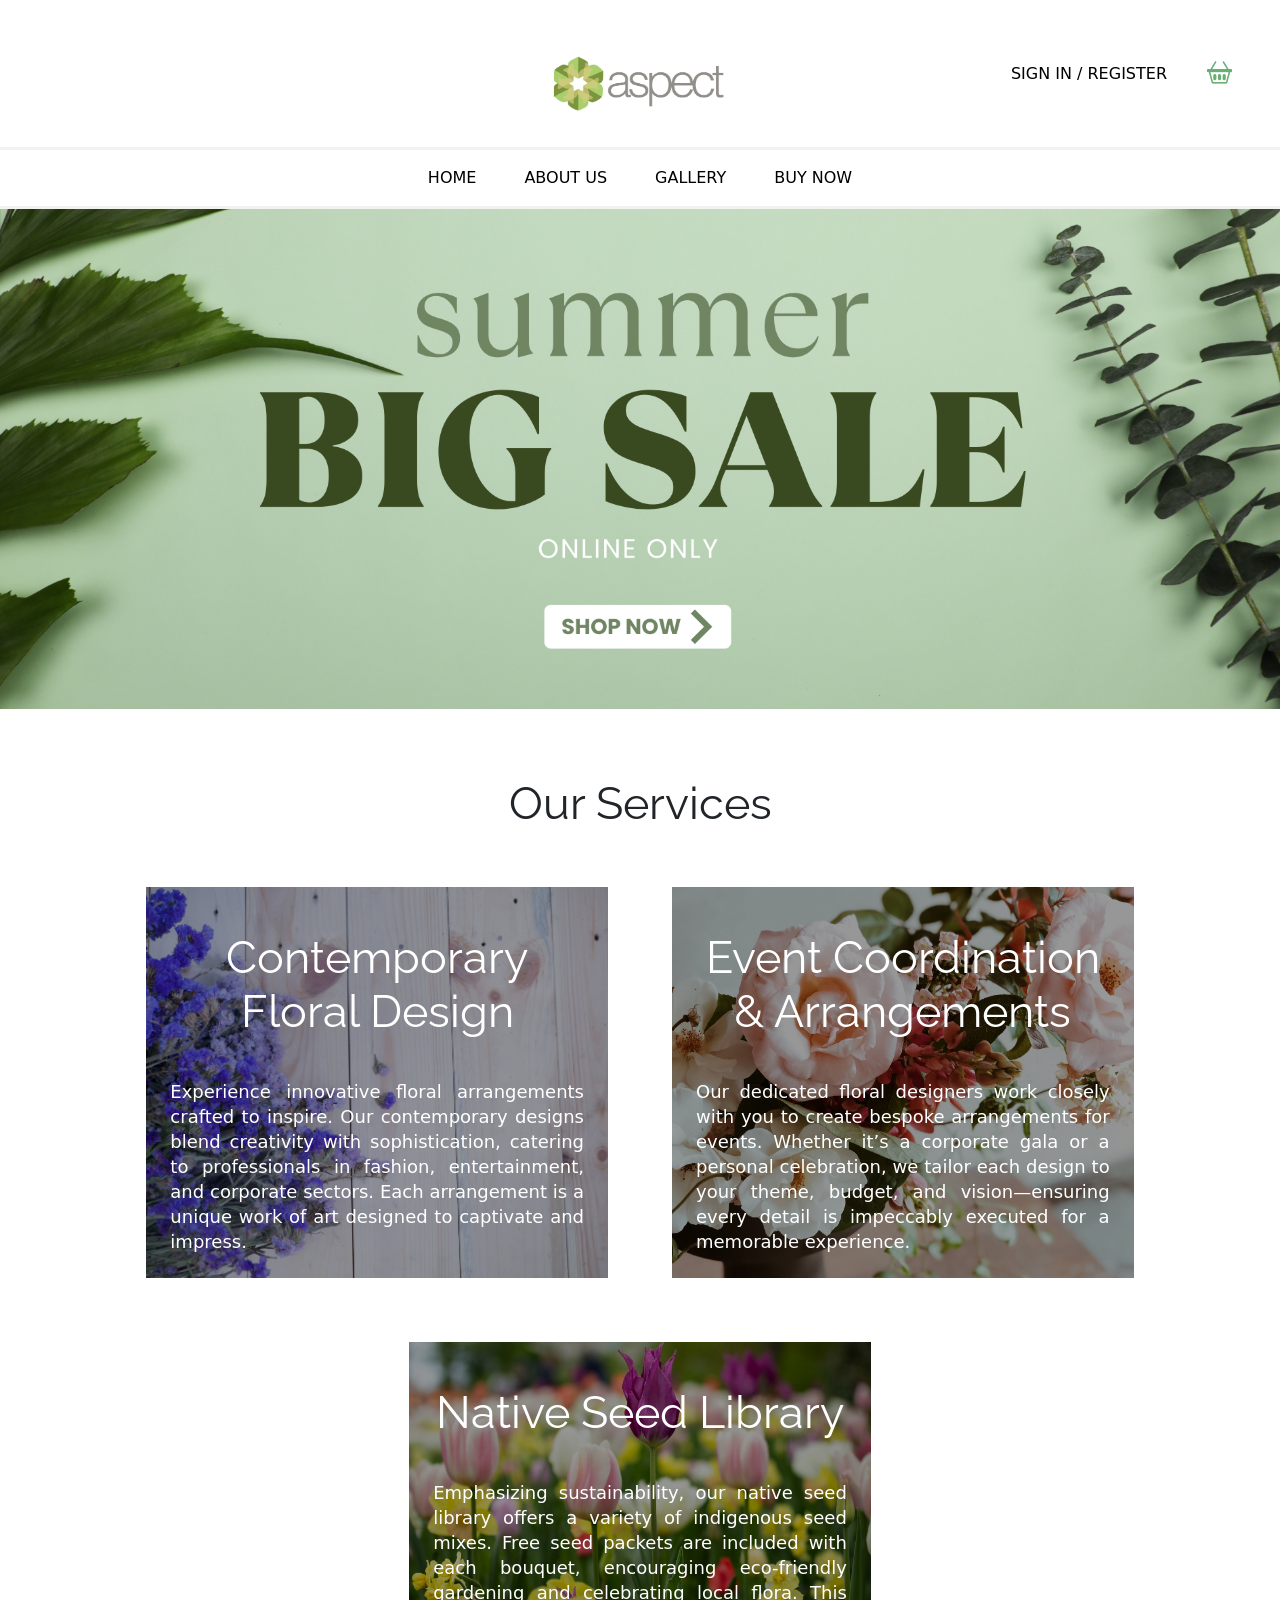
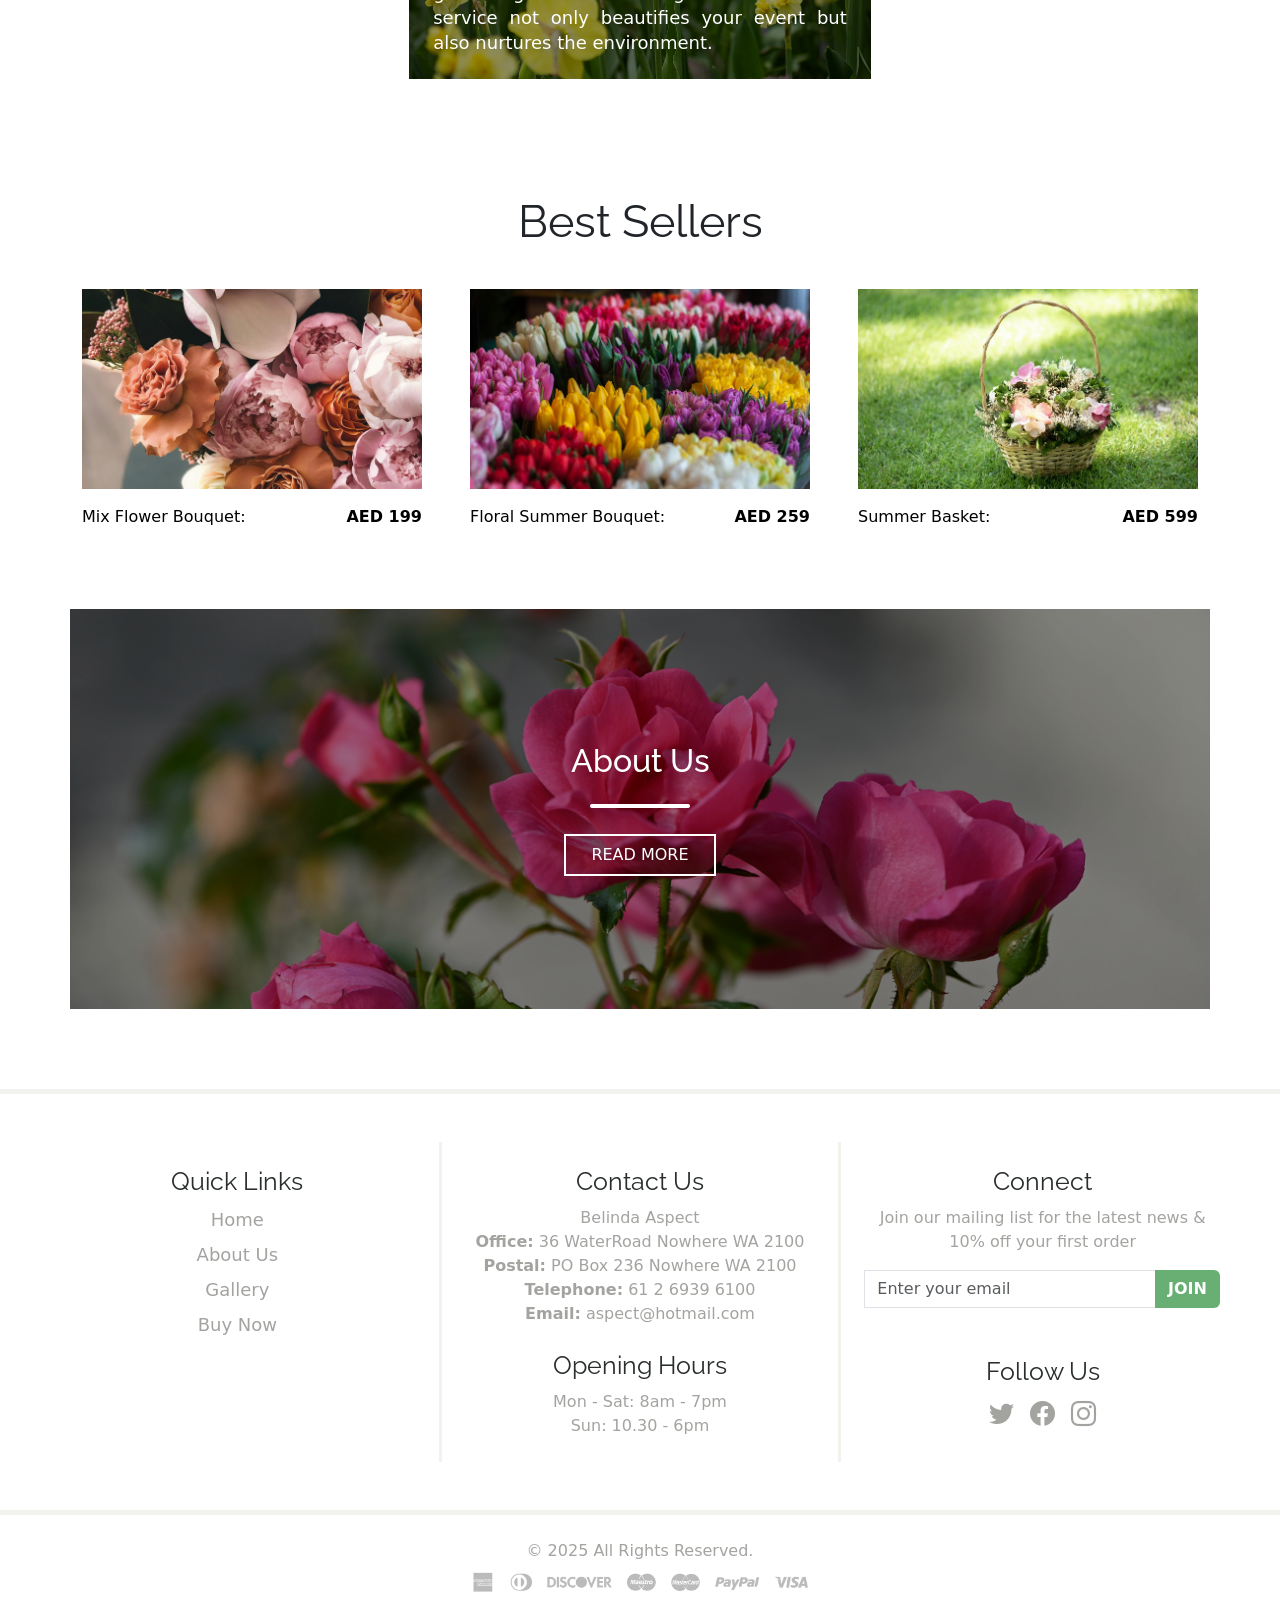
==== index.html @ 8d746364 "a" ====
<!DOCTYPE html>
<html lang="en">

<head>
    <meta charset="UTF-8">
    <meta name="viewport" content="width=device-width, initial-scale=1.0">
    <title>Home</title>

    <link rel="icon" href="assets/img/fev.png">
    <link rel="stylesheet" href="assets/css/styles.css">

    <!-- google fonts -->
    <link rel="preconnect" href="https://fonts.googleapis.com">
    <link rel="preconnect" href="https://fonts.gstatic.com" crossorigin>
    <link
        href="https://fonts.googleapis.com/css2?family=Raleway:ital,wght@0,100..900;1,100..900&family=Roboto:ital,wght@0,100..900;1,100..900&display=swap"
        rel="stylesheet">

    <!-- bootstrap icons cdn -->
    <link rel="stylesheet" href="https://cdn.jsdelivr.net/npm/bootstrap-icons@1.11.3/font/bootstrap-icons.min.css">

    <!-- bootstrap cdn -->
    <link href="https://cdn.jsdelivr.net/npm/bootstrap@5.0.2/dist/css/bootstrap.min.css" rel="stylesheet"
        integrity="sha384-EVSTQN3/azprG1Anm3QDgpJLIm9Nao0Yz1ztcQTwFspd3yD65VohhpuuCOmLASjC" crossorigin="anonymous">
</head>

<body>
    <!-- header -->
    <header>
        <div class="header-top px-md-5 px-3">
            <div class="logo">
                <img src="assets/img/logo.png" alt="logo">
            </div>
            <div class="register">
                <a href="#">SIGN IN / REGISTER</a>
            </div>
            <div class="cart">
                <span class="bi bi-basket2"></span>
            </div>
        </div>
        <!-- navbar -->
        <nav class="navbar navbar-expand-lg navbar-light">
            <div class="container-fluid">

                <button class="navbar-toggler" type="button" data-bs-toggle="collapse" data-bs-target="#navbarNav"
                    aria-controls="navbarNav" aria-expanded="false" aria-label="Toggle navigation">
                    <span class="navbar-toggler-icon"></span>
                </button>
                <div class="collapse navbar-collapse" id="navbarNav">
                    <ul class="navbar-nav">
                        <li class="nav-item">
                            <a class="nav-link active" aria-current="page" href="index.html">Home</a>
                        </li>
                        <li class="nav-item">
                            <a class="nav-link active" aria-current="page" href="about.html">About Us</a>
                        </li>
                        <li class="nav-item">
                            <a class="nav-link active" aria-current="page" href="gallery.html">Gallery</a>
                        </li>
                        <li class="nav-item">
                            <a class="nav-link active" aria-current="page" href="buy.html">Buy Now</a>
                        </li>

                    </ul>
                </div>
            </div>
        </nav>
    </header>
    <main>
        <!-- sale banner -->
        <div class="banner">
            <img src="assets/img/banner.png" alt="banner">
        </div>

        <!-- 3 flash cards -->
        <div class="flash-cards container pt-md-5">
            <h2>Our Services</h2>
            <div class="row pb-md-5 p-3">
                <div class="col-md-5 flash-card f-c-1 p-4">
                    <h2>Contemporary Floral Design</h2>
                    <p>Experience innovative floral arrangements crafted to inspire. Our contemporary designs blend
                        creativity with sophistication, catering to professionals in fashion, entertainment, and
                        corporate sectors. Each arrangement is a unique work of art designed to captivate and impress.
                    </p>
                </div>
                <div class="col-md-5 flash-card f-c-2 p-4">
                    <h2>Event Coordination & Arrangements</h2>
                    <p>Our dedicated floral designers work closely with you to create bespoke arrangements for events.
                        Whether it’s a corporate gala or a personal celebration, we tailor each design to your theme,
                        budget, and vision—ensuring every detail is impeccably executed for a memorable experience.
                    </p>
                </div>
                <div class="col-md-5 flash-card f-c-3 p-4">
                    <h2>Native Seed Library</h2>
                    <p>Emphasizing sustainability, our native seed library offers a variety of indigenous seed mixes.
                        Free seed packets are included with each bouquet, encouraging eco-friendly gardening and
                        celebrating local flora. This service not only beautifies your event but also nurtures the
                        environment.
                    </p>
                </div>
            </div>

        </div>

        <!-- 3 products -->
        <div class="container best-sellers py-5">
            <h2>Best Sellers</h2>
            <div class="row gx-5">
                <a href="buy.html" class="col-md-4">
                    <img src="assets/img/1.jpg" alt="product">
                    <p class="d-flex flex-row justify-content-between py-3">Mix Flower Bouquet: <strong>AED 199</strong>
                    </p>
                </a>
                <a href="buy.html" class="col-md-4">
                    <img src="assets/img/2.jpg" alt="product">
                    <p class="d-flex flex-row justify-content-between py-3">Floral Summer Bouquet: <strong>AED
                            259</strong></p>
                </a>
                <a href="buy.html" class="col-md-4">
                    <img src="assets/img/3.jpg" alt="product">
                    <p class="d-flex flex-row justify-content-between py-3">Summer Basket: <strong>AED 599</strong></p>
                </a>
            </div>
        </div>
        <!-- about us card -->
        <div class="container">
            <div class="about row text-center">
                <h2>About Us</h2>
                <div></div>
                <a href="about.html" class="read">READ MORE</a>
            </div>
        </div>
    </main>

    <!-- footer -->
    <footer>
        <div class="footer-top">
            <div class="row p-md-5 p-3">
                <div class="col-md-4 text-center p-4">
                    <h3>Quick Links</h3>
                    <ul>
                        <li><a href="index.html">Home</a></li>
                        <li><a href="about.html">About Us</a></li>
                        <li><a href="gallery.html">Gallery</a></li>
                        <li><a href="buy.html">Buy Now</a></li>
                    </ul>
                </div>
                <div class="col-md-4 text-center f-border p-4">
                    <h3>Contact Us</h3>
                    <p>Belinda Aspect</p>
                    <p><strong>Office:</strong> 36 WaterRoad Nowhere WA 2100</p>
                    <p><strong>Postal:</strong> PO Box 236 Nowhere WA 2100</p>
                    <p><strong>Telephone:</strong> 61 2 6939 6100</p>
                    <p><strong>Email:</strong> <a href="mailto:Aspect@hotmail.com">aspect@hotmail.com</a></p>

                    <h3 class="mt-4">Opening Hours</h3>
                    <p>Mon - Sat: 8am - 7pm</p>
                    <p>Sun: 10.30 - 6pm</p>
                </div>
                <div class="col-md-4 text-center p-4">
                    <h3>Connect</h3>
                    <p>Join our mailing list for the latest news & 10% off your first order</p>
                    <div class="input-group my-3">
                        <label for="email-input" class="visually-hidden">Email address</label>
                        <input type="email" id="email-input" class="form-control" placeholder="Enter your email"
                            aria-label="Email address" required>
                        <button class="btn btn-join" type="submit" id="button-addon2">JOIN</button>
                    </div>


                    <h3 class="mt-md-5 mt-4">Follow Us</h3>
                    <div class="social">
                        <span class="bi bi-twitter" aria-hidden="true"></span>
                        <span class="bi bi-facebook" aria-hidden="true"></span>
                        <span class="bi bi-instagram" aria-hidden="true"></span>

                    </div>
                </div>
            </div>
        </div>
        <div class="footer-bottom text-center py-4">
            <p>&copy; 2025 All Rights Reserved.</p>
            <img src="assets/img/pay.png" alt="payment">
        </div>
    </footer>

    <!-- bootstrap js cdn -->
    <script src="https://cdn.jsdelivr.net/npm/bootstrap@5.0.2/dist/js/bootstrap.bundle.min.js"
        integrity="sha384-MrcW6ZMFYlzcLA8Nl+NtUVF0sA7MsXsP1UyJoMp4YLEuNSfAP+JcXn/tWtIaxVXM"
        crossorigin="anonymous"></script>
</body>

</html>
---- assets/css/styles.css ----
* {
    margin: 0;
    padding: 0;

}

body {
    background-color: #FFFFFF;
    font-family: "Roboto", sans-serif;
    overflow-x: hidden;
}

a {
    text-decoration: none;
    color: #000;
}

i {
    color: #69AF74;
}

h1,
h2,
h3,
h4 {
    font-family: "Raleway", sans-serif;
}

/* header styles */
.header-top {
    display: flex;
    flex-direction: row;
    justify-content: end;
    align-items: center;
    height: 150px;
    border-bottom: 3px solid #F2F2EE;

}

.header-top .logo {
    position: absolute;
    transform: translateX(-50%);
    left: 50%;
}

.logo img {
    width: 200px;
    margin-top: 20px;
}

.register a {
    text-decoration: none;
    color: #000;
    font-weight: 500;
    margin-right: 40px;
}

.register a:hover {
    color: #69AF74;

}

.cart i,
.cart span {
    font-size: 25px;
    color: #69AF74;
}

nav {
    border-bottom: 3px solid #F2F2EE;
}

nav .navbar-collapse {
    justify-content: center;
}

.navbar-nav {
    gap: 2rem;
}

.nav-link {
    font-size: 18px;
    text-transform: uppercase;
}

/* footer styles */
footer h3 {
    font-size: 25px;
    margin-bottom: 10px;
    color: #292E2B;
    font-weight: 400;
}

footer a {
    text-decoration: none;
    color: #A3A4A0;
}

footer a:hover {

    color: #000000;
}

footer ul {
    list-style: none;
    padding: 0;
}

footer ul li {
    margin-bottom: 8px;
}

footer ul li a {
    font-size: 18px;
}

footer p {
    margin-bottom: 0px;
    color: #A3A4A0;
}

.social {
    display: flex;
    flex-direction: row;
    gap: 1rem;
    justify-content: center;
}

.social span {
    font-size: 25px;
    color: #A3A4A0;
}

.footer-top {
    border-top: 5px solid #F2F2EE;
    border-bottom: 5px solid #F2F2EE;
    margin-top: 5rem;
}

button.btn-join {
    background-color: #69AF74;
    color: #fff;
    font-weight: 600;
}

.f-border {
    border-left: 3px solid #F2F2EE;
    border-right: 3px solid #F2F2EE;
}

.footer-bottom img {
    width: 350px;

}

/* home page styles */
.banner img {
    width: 100%;
    height: 500px;
    object-fit: cover;
    object-position: center;
}

.flash-cards .row {
    justify-content: center;
    gap: 4rem;
}

.flash-card {
    color: #FFFFFF;
    background-size: cover;
    background-position: center;
}

.f-c-1 {
    background-image: url('../img/pexels-nurseryart-371052.jpg');
}

.f-c-2 {
    background-image: url('../img/pexels-secret-garden-333350-2879821.jpg');
}

.f-c-3 {
    background-image: url('../img/pexels-vuralyavas-1076607.jpg');
}

.flash-card {
    position: relative;
    z-index: 0;
}

.flash-card::before,
.about::before {
    content: "";
    position: absolute;
    top: 0;
    left: 0;
    width: 100%;
    height: 100%;
    background: rgba(0, 0, 0, 0.4);
    z-index: -1;
}

.flash-card h2 {
    font-size: 25px;
    margin: 20px 0;

}

.flash-card p {
    margin-bottom: 0;
    font-size: 18px;
    line-height: 25px;
    text-align: justify;
}

.best-sellers h2,
.flash-cards h2 {
    font-size: 45px;
    font-weight: 400;
    margin: 20px 0 40px 0;
    text-align: center;
}

.best-sellers img {
    width: 100%;
    object-fit: cover;
    height: 200px;
}

.best-sellers a {
    text-decoration: none;
    color: #000;
}

.best-sellers a:hover {
    color: #000000;
}

.about {
    background-image: url('../img/pexels-peter-lengacher-803620-5969001.jpg');
    background-size: cover;
    background-position: center;
    display: flex;
    flex-direction: column;
    justify-content: center;
    align-items: center;
    gap: 1rem;
    height: 400px;
    margin: 10px auto;
    position: relative;
    z-index: 1;
}

.about h2 {
    color: #FFFFFF;
}

.about div {
    background-color: #FFFFFF;
    height: 4px;
    border-radius: 5px;
    width: 100px;
}

.about .read {
    margin-top: 10px;
    padding: 7px 25px;
    border: 2px solid #fff;
    text-decoration: none;
    color: #fff;
    font-weight: 500;
    width: fit-content;
    cursor: pointer;
}

/* about us page styles */
.about-us {
    background-color: #F6F6F3;
}

.about-us p {
    font-size: 18px;
    max-width: 1100px;
    line-height: 30px;
}

/* gallery page styles */
.gallery img {
    aspect-ratio: 1;
    object-fit: cover;
    transition: all 0.3s ease;
    cursor: pointer;
}

.modal {
    position: fixed;
    z-index: 9999;
    padding-top: 60px;
    left: 0;
    top: 0;
    overflow: hidden;
    background-color: rgba(0, 0, 0, 0.9);
    text-align: center;
}

.modal-content {
    max-width: 80vw;
    max-height: 80vh;
    margin: auto;
    object-fit: cover;
}

.close {
    position: absolute;
    z-index: 3;
    top: 15px;
    right: 35px;
    color: #fff;
    font-size: 40px;
    font-weight: bold;
    cursor: pointer;
}

.prev,
.next {
    cursor: pointer;
    position: absolute;
    top: 45%;
    width: auto;
    padding: 16px;
    color: #fff;
    font-weight: bold;
    font-size: 30px;
    user-select: none;
    border: none;
    background: none;
}

.prev {
    left: 20px;
}

.next {
    right: 20px;
}

.modal {
    display: flex;
    flex-direction: column;
    justify-content: center;
}

.modal-caption {
    margin: 0 10px 20px 10px;
    color: #fff;
}

.caption {
    display: none;
}


/* media queries for responsiveness */
@media (max-width:992px) {
    .row {
        --bs-gutter-x: 0;
        margin-right: 0 !important;
        margin-left: 0 !important;
    }

    .banner {
        margin-bottom: 50px;
    }

    .navbar-nav {
        gap: 10px;
        text-align: center;
        padding: 10px 0;
    }

    .header-top .logo {
        top: 4%;
    }

    .header-top {
        justify-content: center;
        align-items: baseline;
        padding-top: 10px;
    }

    .modal-caption {
        margin: 10px;

    }

    .modal-content {
        margin: 0 auto;
    }

}

@media (max-width:768px) {
    .banner img {
        height: auto;
    }
}

@media (max-width:480px) {
    .footer-bottom img {
        width: 80%;
        margin: auto;
    }
}
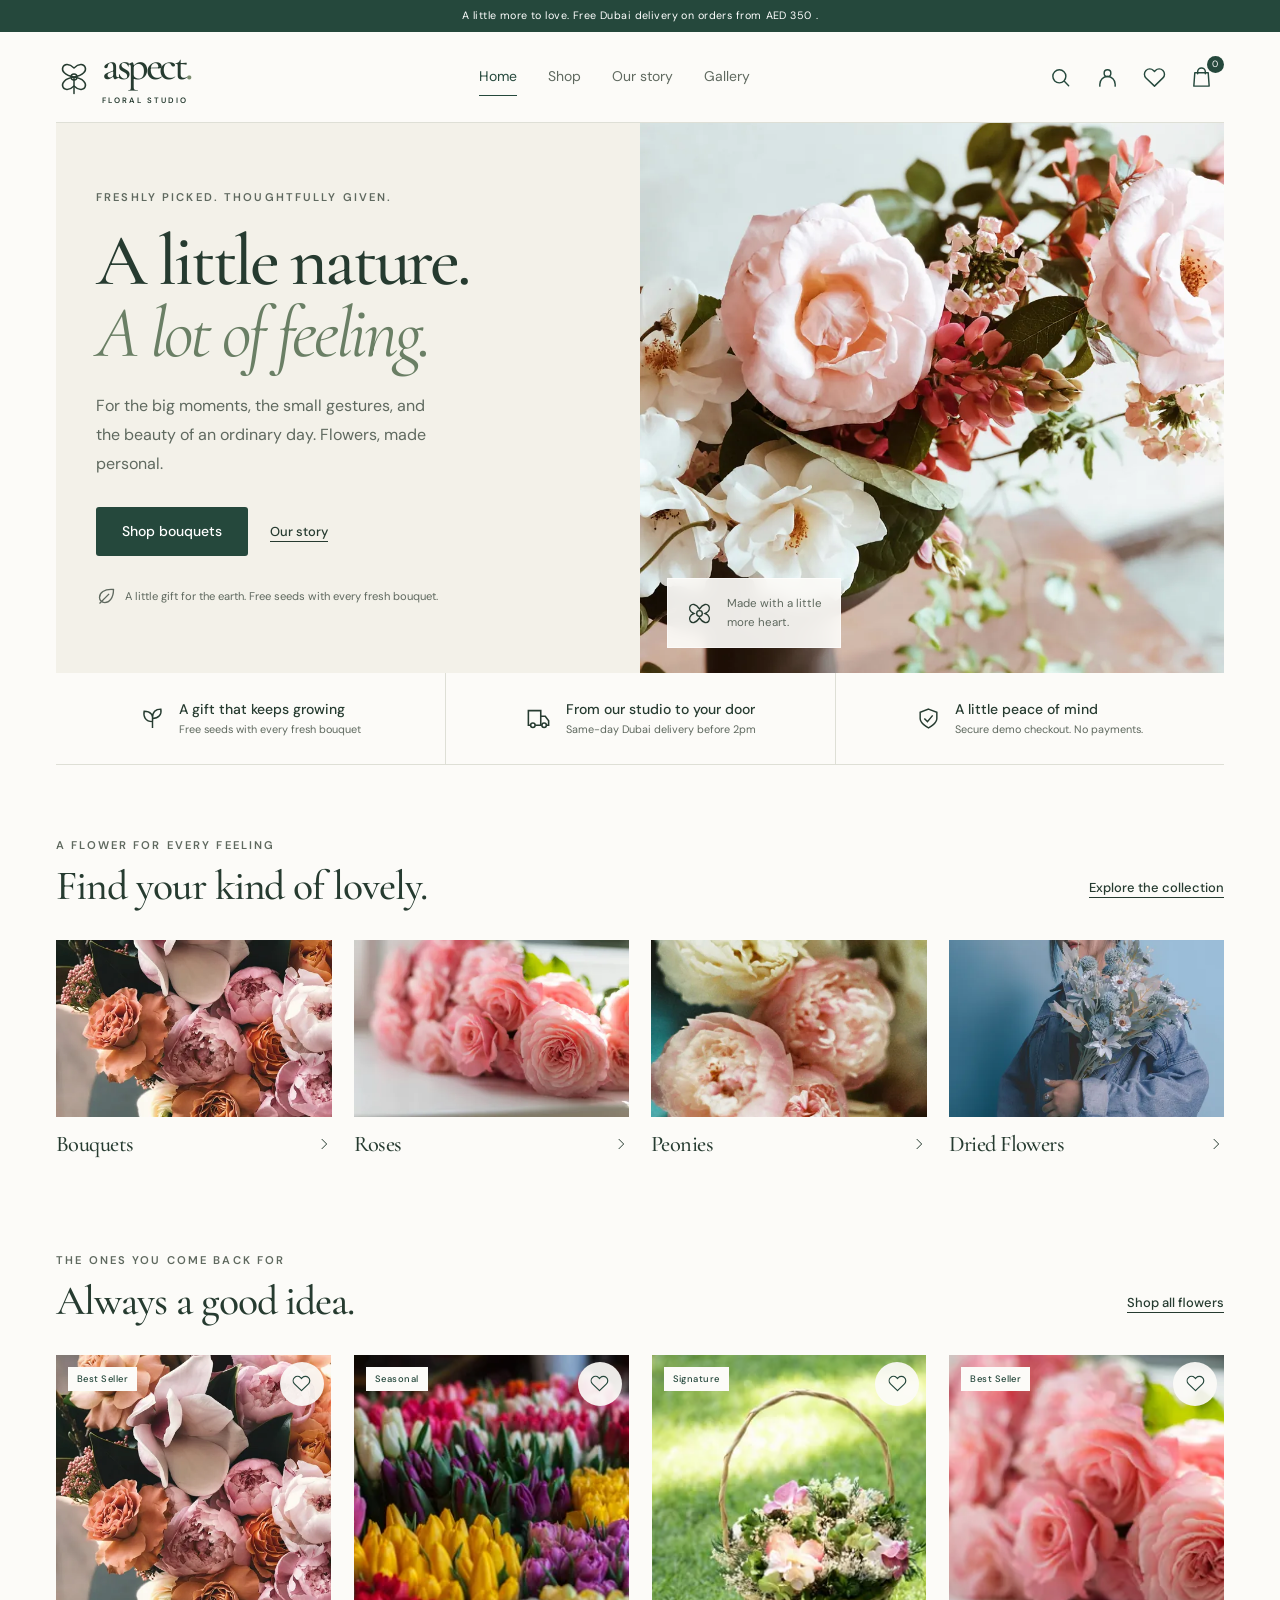
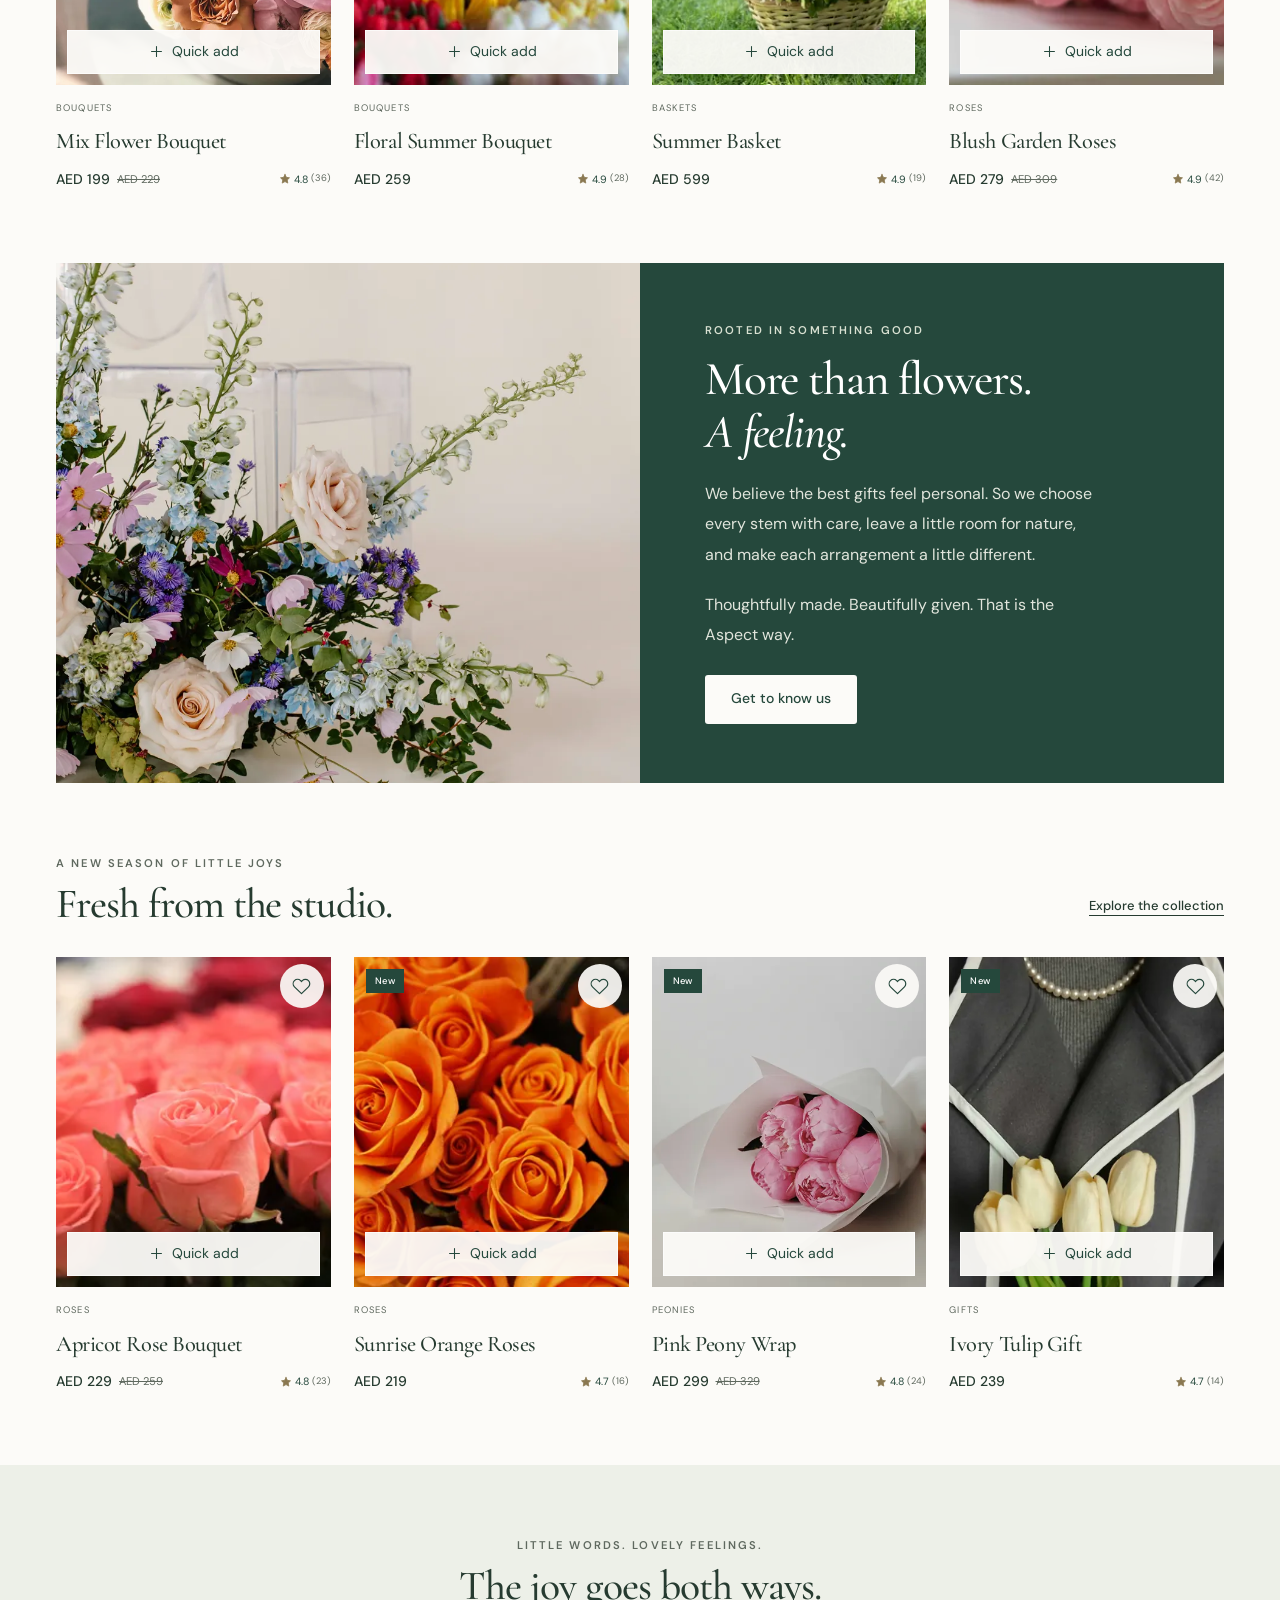
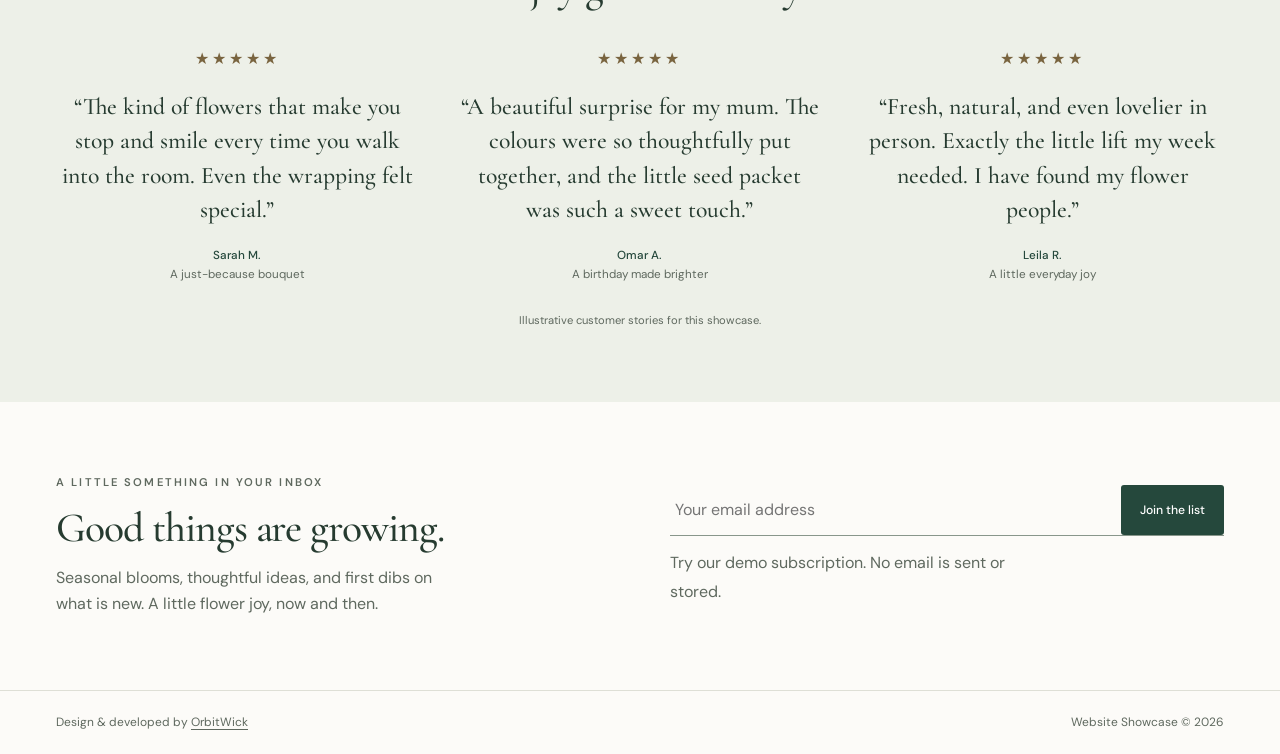
==== commit 55b5b1d5: "Build catalog browsing, product details and demo checkout" ====
--- a/index.html
+++ b/index.html
@@ -1,193 +1,84 @@
 <!DOCTYPE html>
 <html lang="en">
-
 <head>
-    <meta charset="UTF-8">
-    <meta name="viewport" content="width=device-width, initial-scale=1.0">
-    <title>Home</title>
-
-    <link rel="icon" href="assets/img/fev.png">
-    <link rel="stylesheet" href="assets/css/styles.css">
-
-    <!-- google fonts -->
-    <link rel="preconnect" href="https://fonts.googleapis.com">
-    <link rel="preconnect" href="https://fonts.gstatic.com" crossorigin>
-    <link
-        href="https://fonts.googleapis.com/css2?family=Raleway:ital,wght@0,100..900;1,100..900&family=Roboto:ital,wght@0,100..900;1,100..900&display=swap"
-        rel="stylesheet">
-
-    <!-- bootstrap icons cdn -->
-    <link rel="stylesheet" href="https://cdn.jsdelivr.net/npm/bootstrap-icons@1.11.3/font/bootstrap-icons.min.css">
-
-    <!-- bootstrap cdn -->
-    <link href="https://cdn.jsdelivr.net/npm/bootstrap@5.0.2/dist/css/bootstrap.min.css" rel="stylesheet"
-        integrity="sha384-EVSTQN3/azprG1Anm3QDgpJLIm9Nao0Yz1ztcQTwFspd3yD65VohhpuuCOmLASjC" crossorigin="anonymous">
+  <meta charset="UTF-8">
+  <meta name="viewport" content="width=device-width, initial-scale=1.0">
+  <title>Aspect Floral Studio | A Little Nature. A Lot of Feeling.</title>
+  <meta name="description" content="Thoughtfully arranged bouquets, garden roses and seasonal flowers. Discover your kind of lovely at Aspect Floral Studio, with same-day delivery across Dubai.">
+  <meta name="theme-color" content="#25483c">
+  <meta property="og:type" content="website">
+  <meta property="og:title" content="Aspect Floral Studio | A Little Nature. A Lot of Feeling.">
+  <meta property="og:description" content="For the big moments, the small gestures, and the beauty of an ordinary day. Flowers, made personal. Discover the Aspect collection.">
+  <meta property="og:image" content="assets/img/optimized/hero.webp">
+  <meta property="og:image:alt" content="Soft blush garden roses and white flowers with fresh green foliage">
+  <meta name="twitter:card" content="summary_large_image">
+  <meta name="twitter:title" content="Aspect Floral Studio | Flowers, Made Personal">
+  <meta name="twitter:description" content="Thoughtfully arranged bouquets, garden roses and seasonal flowers, with same-day delivery across Dubai.">
+  <meta name="twitter:image" content="assets/img/optimized/hero.webp">
+  <link rel="icon" href="assets/img/favicon.svg" type="image/svg+xml">
+  <link rel="preload" href="assets/fonts/cormorant-garamond-latin-normal.woff2" as="font" type="font/woff2" crossorigin>
+  <link rel="preload" href="assets/fonts/dm-sans-latin-normal.woff2" as="font" type="font/woff2" crossorigin>
+  <link rel="preload" href="assets/fonts/cormorant-garamond-latin-italic.woff2" as="font" type="font/woff2" crossorigin>
+  <link rel="stylesheet" href="assets/css/styles.css">
+  <script type="module" src="assets/js/app.js"></script>
+  <script type="module" src="assets/js/pages.js"></script>
 </head>
-
 <body>
-    <!-- header -->
-    <header>
-        <div class="header-top px-md-5 px-3">
-            <div class="logo">
-                <img src="assets/img/logo.png" alt="logo">
-            </div>
-            <div class="register">
-                <a href="#">SIGN IN / REGISTER</a>
-            </div>
-            <div class="cart">
-                <span class="bi bi-basket2"></span>
-            </div>
+  <a class="skip-link" href="#main-content">Skip to content</a>
+  <header id="site-header"></header>
+  <main id="main-content">
+    <section class="container hero" aria-labelledby="hero-title">
+      <div class="hero-inner">
+        <div class="hero-copy">
+          <p class="eyebrow">FRESHLY PICKED. THOUGHTFULLY GIVEN.</p>
+          <h1 id="hero-title">A little nature.<br><em>A lot of feeling.</em></h1>
+          <p class="hero-description">For the big moments, the small gestures, and the beauty of an ordinary day. Flowers, made personal.</p>
+          <div class="hero-actions"><a class="button button-primary" href="buy.html?category=Bouquets">Shop bouquets</a><a class="text-link" href="about.html">Our story</a></div>
+          <p class="hero-footnote"><svg width="21" height="21" viewBox="0 0 24 24" fill="none" stroke="currentColor" stroke-width="1.5" aria-hidden="true"><path d="M20 4c0 10-5 15-10 15a6 6 0 0 1-6-6C4 8 9 3 20 4Z"/><path d="M4 20 15 9"/></svg>A little gift for the earth. Free seeds with every fresh bouquet.</p>
         </div>
-        <!-- navbar -->
-        <nav class="navbar navbar-expand-lg navbar-light">
-            <div class="container-fluid">
-
-                <button class="navbar-toggler" type="button" data-bs-toggle="collapse" data-bs-target="#navbarNav"
-                    aria-controls="navbarNav" aria-expanded="false" aria-label="Toggle navigation">
-                    <span class="navbar-toggler-icon"></span>
-                </button>
-                <div class="collapse navbar-collapse" id="navbarNav">
-                    <ul class="navbar-nav">
-                        <li class="nav-item">
-                            <a class="nav-link active" aria-current="page" href="index.html">Home</a>
-                        </li>
-                        <li class="nav-item">
-                            <a class="nav-link active" aria-current="page" href="about.html">About Us</a>
-                        </li>
-                        <li class="nav-item">
-                            <a class="nav-link active" aria-current="page" href="gallery.html">Gallery</a>
-                        </li>
-                        <li class="nav-item">
-                            <a class="nav-link active" aria-current="page" href="buy.html">Buy Now</a>
-                        </li>
-
-                    </ul>
-                </div>
-            </div>
-        </nav>
-    </header>
-    <main>
-        <!-- sale banner -->
-        <div class="banner">
-            <img src="assets/img/banner.png" alt="banner">
+        <div class="hero-visual">
+          <img src="assets/img/optimized/hero.webp" srcset="assets/img/optimized/hero-480.webp 480w, assets/img/optimized/hero-960.webp 960w, assets/img/optimized/hero.webp 1600w" sizes="(max-width: 700px) 100vw, 52vw" width="1600" height="2134" alt="A naturally gathered arrangement of blush garden roses, ivory flowers and olive-green foliage" loading="eager" fetchpriority="high" decoding="async">
+          <div class="hero-image-note"><svg width="27" height="27" viewBox="0 0 24 24" fill="none" stroke="currentColor" stroke-width="1.2" aria-hidden="true"><path d="M12 8c-7-10-13 1-5 4-8 3-2 14 5 4 7 10 13-1 5-4 8-3 2-14-5-4Z"/><circle cx="12" cy="12" r="2.5"/></svg><span>Made with a little<br>more heart.</span></div>
         </div>
-
-        <!-- 3 flash cards -->
-        <div class="flash-cards container pt-md-5">
-            <h2>Our Services</h2>
-            <div class="row pb-md-5 p-3">
-                <div class="col-md-5 flash-card f-c-1 p-4">
-                    <h2>Contemporary Floral Design</h2>
-                    <p>Experience innovative floral arrangements crafted to inspire. Our contemporary designs blend
-                        creativity with sophistication, catering to professionals in fashion, entertainment, and
-                        corporate sectors. Each arrangement is a unique work of art designed to captivate and impress.
-                    </p>
-                </div>
-                <div class="col-md-5 flash-card f-c-2 p-4">
-                    <h2>Event Coordination & Arrangements</h2>
-                    <p>Our dedicated floral designers work closely with you to create bespoke arrangements for events.
-                        Whether it’s a corporate gala or a personal celebration, we tailor each design to your theme,
-                        budget, and vision—ensuring every detail is impeccably executed for a memorable experience.
-                    </p>
-                </div>
-                <div class="col-md-5 flash-card f-c-3 p-4">
-                    <h2>Native Seed Library</h2>
-                    <p>Emphasizing sustainability, our native seed library offers a variety of indigenous seed mixes.
-                        Free seed packets are included with each bouquet, encouraging eco-friendly gardening and
-                        celebrating local flora. This service not only beautifies your event but also nurtures the
-                        environment.
-                    </p>
-                </div>
-            </div>
-
+      </div>
+    </section>
+    <div class="container trust-strip" aria-label="A little more with every order">
+      <div class="trust-item"><svg width="25" height="25" viewBox="0 0 24 24" fill="none" stroke="currentColor" stroke-width="1.4" aria-hidden="true"><path d="M12 21V10M12 15C5 15 3 10 4 5c6 0 9 3 8 10ZM12 11c0-5 3-8 8-8 1 5-2 9-8 9"/></svg><div><strong>A gift that keeps growing</strong><span>Free seeds with every fresh bouquet</span></div></div>
+      <div class="trust-item"><svg width="27" height="27" viewBox="0 0 24 24" fill="none" stroke="currentColor" stroke-width="1.4" aria-hidden="true"><path d="M3 5h11v13H3V5ZM14 10h4l3 4v4h-7"/><circle cx="7" cy="18" r="2" fill="var(--surface, white)"/><circle cx="17" cy="18" r="2" fill="var(--surface, white)"/></svg><div><strong>From our studio to your door</strong><span>Same-day Dubai delivery before 2pm</span></div></div>
+      <div class="trust-item"><svg width="25" height="25" viewBox="0 0 24 24" fill="none" stroke="currentColor" stroke-width="1.4" aria-hidden="true"><path d="m12 3 8 3v6c0 5-8 9-8 9s-8-4-8-9V6l8-3Z"/><path d="m8 12 3 3 5-6"/></svg><div><strong>A little peace of mind</strong><span>Secure demo checkout. No payments.</span></div></div>
+    </div>
+    <section class="container category-section section" aria-labelledby="category-title">
+      <div class="section-heading"><div><p class="eyebrow">A FLOWER FOR EVERY FEELING</p><h2 id="category-title">Find your kind of lovely.</h2></div><a class="text-link" href="buy.html">Explore the collection</a></div>
+      <div id="home-categories" class="category-grid" aria-busy="true" aria-label="Flower categories"><div class="skeleton skeleton-category" aria-hidden="true"></div><div class="skeleton skeleton-category" aria-hidden="true"></div><div class="skeleton skeleton-category" aria-hidden="true"></div><div class="skeleton skeleton-category" aria-hidden="true"></div></div>
+    </section>
+    <section class="container products-section section" aria-labelledby="best-sellers-title">
+      <div class="section-heading"><div><p class="eyebrow">THE ONES YOU COME BACK FOR</p><h2 id="best-sellers-title">Always a good idea.</h2></div><a class="text-link" href="buy.html">Shop all flowers</a></div>
+      <div id="best-sellers" class="product-grid" aria-busy="true" aria-label="Best-selling flowers"><div class="skeleton-card" aria-hidden="true"><div class="skeleton skeleton-image"></div><div class="skeleton skeleton-line"></div></div><div class="skeleton-card" aria-hidden="true"><div class="skeleton skeleton-image"></div><div class="skeleton skeleton-line"></div></div><div class="skeleton-card" aria-hidden="true"><div class="skeleton skeleton-image"></div><div class="skeleton skeleton-line"></div></div><div class="skeleton-card" aria-hidden="true"><div class="skeleton skeleton-image"></div><div class="skeleton skeleton-line"></div></div></div>
+    </section>
+    <section class="container story-banner" aria-labelledby="story-title">
+      <div class="story-banner-image"><img src="assets/img/optimized/garden-gathering.webp" srcset="assets/img/optimized/garden-gathering-480.webp 480w, assets/img/optimized/garden-gathering.webp 960w" sizes="(max-width: 700px) 100vw, 48vw" width="960" height="1440" alt="A loose garden arrangement of cream roses, purple flowers and fresh green stems in soft natural light" loading="lazy" decoding="async"></div>
+      <div class="story-banner-copy"><p class="eyebrow">ROOTED IN SOMETHING GOOD</p><h2 id="story-title">More than flowers.<br><em>A feeling.</em></h2><p>We believe the best gifts feel personal. So we choose every stem with care, leave a little room for nature, and make each arrangement a little different.</p><p>Thoughtfully made. Beautifully given. That is the Aspect way.</p><a class="button button-light" href="about.html">Get to know us</a></div>
+    </section>
+    <section class="container products-section section" aria-labelledby="new-arrivals-title">
+      <div class="section-heading"><div><p class="eyebrow">A NEW SEASON OF LITTLE JOYS</p><h2 id="new-arrivals-title">Fresh from the studio.</h2></div><a class="text-link" href="buy.html">Explore the collection</a></div>
+      <div id="new-arrivals" class="product-grid" aria-busy="true" aria-label="New floral arrivals"><div class="skeleton-card" aria-hidden="true"><div class="skeleton skeleton-image"></div><div class="skeleton skeleton-line"></div></div><div class="skeleton-card" aria-hidden="true"><div class="skeleton skeleton-image"></div><div class="skeleton skeleton-line"></div></div><div class="skeleton-card" aria-hidden="true"><div class="skeleton skeleton-image"></div><div class="skeleton skeleton-line"></div></div><div class="skeleton-card" aria-hidden="true"><div class="skeleton skeleton-image"></div><div class="skeleton skeleton-line"></div></div></div>
+    </section>
+    <section class="testimonials section" aria-labelledby="testimonials-title">
+      <div class="container"><div class="section-heading centered"><div><p class="eyebrow">LITTLE WORDS. LOVELY FEELINGS.</p><h2 id="testimonials-title">The joy goes both ways.</h2></div></div>
+        <div class="review-grid">
+          <figure class="review"><div class="review-stars" aria-label="5 out of 5 stars">&#9733;&#9733;&#9733;&#9733;&#9733;</div><blockquote>&ldquo;The kind of flowers that make you stop and smile every time you walk into the room. Even the wrapping felt special.&rdquo;</blockquote><figcaption><strong>Sarah M.</strong><br><span>A just-because bouquet</span></figcaption></figure>
+          <figure class="review"><div class="review-stars" aria-label="5 out of 5 stars">&#9733;&#9733;&#9733;&#9733;&#9733;</div><blockquote>&ldquo;A beautiful surprise for my mum. The colours were so thoughtfully put together, and the little seed packet was such a sweet touch.&rdquo;</blockquote><figcaption><strong>Omar A.</strong><br><span>A birthday made brighter</span></figcaption></figure>
+          <figure class="review"><div class="review-stars" aria-label="5 out of 5 stars">&#9733;&#9733;&#9733;&#9733;&#9733;</div><blockquote>&ldquo;Fresh, natural, and even lovelier in person. Exactly the little lift my week needed. I have found my flower people.&rdquo;</blockquote><figcaption><strong>Leila R.</strong><br><span>A little everyday joy</span></figcaption></figure>
         </div>
-
-        <!-- 3 products -->
-        <div class="container best-sellers py-5">
-            <h2>Best Sellers</h2>
-            <div class="row gx-5">
-                <a href="buy.html" class="col-md-4">
-                    <img src="assets/img/1.jpg" alt="product">
-                    <p class="d-flex flex-row justify-content-between py-3">Mix Flower Bouquet: <strong>AED 199</strong>
-                    </p>
-                </a>
-                <a href="buy.html" class="col-md-4">
-                    <img src="assets/img/2.jpg" alt="product">
-                    <p class="d-flex flex-row justify-content-between py-3">Floral Summer Bouquet: <strong>AED
-                            259</strong></p>
-                </a>
-                <a href="buy.html" class="col-md-4">
-                    <img src="assets/img/3.jpg" alt="product">
-                    <p class="d-flex flex-row justify-content-between py-3">Summer Basket: <strong>AED 599</strong></p>
-                </a>
-            </div>
-        </div>
-        <!-- about us card -->
-        <div class="container">
-            <div class="about row text-center">
-                <h2>About Us</h2>
-                <div></div>
-                <a href="about.html" class="read">READ MORE</a>
-            </div>
-        </div>
-    </main>
-
-    <!-- footer -->
-    <footer>
-        <div class="footer-top">
-            <div class="row p-md-5 p-3">
-                <div class="col-md-4 text-center p-4">
-                    <h3>Quick Links</h3>
-                    <ul>
-                        <li><a href="index.html">Home</a></li>
-                        <li><a href="about.html">About Us</a></li>
-                        <li><a href="gallery.html">Gallery</a></li>
-                        <li><a href="buy.html">Buy Now</a></li>
-                    </ul>
-                </div>
-                <div class="col-md-4 text-center f-border p-4">
-                    <h3>Contact Us</h3>
-                    <p>Belinda Aspect</p>
-                    <p><strong>Office:</strong> 36 WaterRoad Nowhere WA 2100</p>
-                    <p><strong>Postal:</strong> PO Box 236 Nowhere WA 2100</p>
-                    <p><strong>Telephone:</strong> 61 2 6939 6100</p>
-                    <p><strong>Email:</strong> <a href="mailto:Aspect@hotmail.com">aspect@hotmail.com</a></p>
-
-                    <h3 class="mt-4">Opening Hours</h3>
-                    <p>Mon - Sat: 8am - 7pm</p>
-                    <p>Sun: 10.30 - 6pm</p>
-                </div>
-                <div class="col-md-4 text-center p-4">
-                    <h3>Connect</h3>
-                    <p>Join our mailing list for the latest news & 10% off your first order</p>
-                    <div class="input-group my-3">
-                        <label for="email-input" class="visually-hidden">Email address</label>
-                        <input type="email" id="email-input" class="form-control" placeholder="Enter your email"
-                            aria-label="Email address" required>
-                        <button class="btn btn-join" type="submit" id="button-addon2">JOIN</button>
-                    </div>
-
-
-                    <h3 class="mt-md-5 mt-4">Follow Us</h3>
-                    <div class="social">
-                        <span class="bi bi-twitter" aria-hidden="true"></span>
-                        <span class="bi bi-facebook" aria-hidden="true"></span>
-                        <span class="bi bi-instagram" aria-hidden="true"></span>
-
-                    </div>
-                </div>
-            </div>
-        </div>
-        <div class="footer-bottom text-center py-4">
-            <p>&copy; 2025 All Rights Reserved.</p>
-            <img src="assets/img/pay.png" alt="payment">
-        </div>
-    </footer>
-
-    <!-- bootstrap js cdn -->
-    <script src="https://cdn.jsdelivr.net/npm/bootstrap@5.0.2/dist/js/bootstrap.bundle.min.js"
-        integrity="sha384-MrcW6ZMFYlzcLA8Nl+NtUVF0sA7MsXsP1UyJoMp4YLEuNSfAP+JcXn/tWtIaxVXM"
-        crossorigin="anonymous"></script>
+        <p class="reviews-note form-note">Illustrative customer stories for this showcase.</p>
+      </div>
+    </section>
+    <section class="container newsletter section" aria-labelledby="newsletter-title">
+      <div class="newsletter-copy"><p class="eyebrow">A LITTLE SOMETHING IN YOUR INBOX</p><h2 id="newsletter-title">Good things are growing.</h2><p>Seasonal blooms, thoughtful ideas, and first dibs on what is new. A little flower joy, now and then.</p></div>
+      <div class="newsletter-form-wrap"><form id="newsletter-form"><label class="sr-only" for="newsletter-email">Your email address</label><div class="newsletter-input"><input id="newsletter-email" name="email" type="email" autocomplete="email" placeholder="Your email address" maxlength="254" required><button class="button button-primary" type="submit">Join the list</button></div><p class="form-note">Try our demo subscription. No email is sent or stored.</p></form><p id="newsletter-feedback" class="newsletter-feedback" role="status" hidden></p></div>
+    </section>
+    <noscript><p class="container">Please enable JavaScript to explore our flower collection, save favourites and shop the demo. You can still read <a href="about.html">our story</a>.</p></noscript>
+  </main>
+  <footer id="site-footer" class="site-footer"></footer>
 </body>
-
-</html>+</html>
--- a/assets/css/styles.css
+++ b/assets/css/styles.css
@@ -1,414 +1,640 @@
-* {
-    margin: 0;
-    padding: 0;
-
-}
-
-body {
-    background-color: #FFFFFF;
-    font-family: "Roboto", sans-serif;
-    overflow-x: hidden;
-}
-
-a {
-    text-decoration: none;
-    color: #000;
-}
-
-i {
-    color: #69AF74;
-}
-
-h1,
-h2,
-h3,
-h4 {
-    font-family: "Raleway", sans-serif;
-}
-
-/* header styles */
-.header-top {
-    display: flex;
-    flex-direction: row;
-    justify-content: end;
-    align-items: center;
-    height: 150px;
-    border-bottom: 3px solid #F2F2EE;
-
-}
-
-.header-top .logo {
-    position: absolute;
-    transform: translateX(-50%);
-    left: 50%;
-}
-
-.logo img {
-    width: 200px;
-    margin-top: 20px;
-}
-
-.register a {
-    text-decoration: none;
-    color: #000;
-    font-weight: 500;
-    margin-right: 40px;
-}
-
-.register a:hover {
-    color: #69AF74;
-
-}
-
-.cart i,
-.cart span {
-    font-size: 25px;
-    color: #69AF74;
-}
-
-nav {
-    border-bottom: 3px solid #F2F2EE;
-}
-
-nav .navbar-collapse {
-    justify-content: center;
-}
-
-.navbar-nav {
-    gap: 2rem;
-}
-
-.nav-link {
-    font-size: 18px;
-    text-transform: uppercase;
-}
-
-/* footer styles */
-footer h3 {
-    font-size: 25px;
-    margin-bottom: 10px;
-    color: #292E2B;
-    font-weight: 400;
-}
-
-footer a {
-    text-decoration: none;
-    color: #A3A4A0;
-}
-
-footer a:hover {
-
-    color: #000000;
-}
-
-footer ul {
-    list-style: none;
-    padding: 0;
-}
-
-footer ul li {
-    margin-bottom: 8px;
-}
-
-footer ul li a {
-    font-size: 18px;
-}
-
-footer p {
-    margin-bottom: 0px;
-    color: #A3A4A0;
-}
-
-.social {
-    display: flex;
-    flex-direction: row;
-    gap: 1rem;
-    justify-content: center;
-}
-
-.social span {
-    font-size: 25px;
-    color: #A3A4A0;
-}
-
-.footer-top {
-    border-top: 5px solid #F2F2EE;
-    border-bottom: 5px solid #F2F2EE;
-    margin-top: 5rem;
-}
-
-button.btn-join {
-    background-color: #69AF74;
-    color: #fff;
-    font-weight: 600;
-}
-
-.f-border {
-    border-left: 3px solid #F2F2EE;
-    border-right: 3px solid #F2F2EE;
-}
-
-.footer-bottom img {
-    width: 350px;
-
-}
-
-/* home page styles */
-.banner img {
-    width: 100%;
-    height: 500px;
-    object-fit: cover;
-    object-position: center;
-}
-
-.flash-cards .row {
-    justify-content: center;
-    gap: 4rem;
-}
-
-.flash-card {
-    color: #FFFFFF;
-    background-size: cover;
-    background-position: center;
-}
-
-.f-c-1 {
-    background-image: url('../img/pexels-nurseryart-371052.jpg');
-}
-
-.f-c-2 {
-    background-image: url('../img/pexels-secret-garden-333350-2879821.jpg');
-}
-
-.f-c-3 {
-    background-image: url('../img/pexels-vuralyavas-1076607.jpg');
-}
-
-.flash-card {
-    position: relative;
-    z-index: 0;
-}
-
-.flash-card::before,
-.about::before {
-    content: "";
-    position: absolute;
-    top: 0;
-    left: 0;
-    width: 100%;
-    height: 100%;
-    background: rgba(0, 0, 0, 0.4);
-    z-index: -1;
-}
-
-.flash-card h2 {
-    font-size: 25px;
-    margin: 20px 0;
-
-}
-
-.flash-card p {
-    margin-bottom: 0;
-    font-size: 18px;
-    line-height: 25px;
-    text-align: justify;
-}
-
-.best-sellers h2,
-.flash-cards h2 {
-    font-size: 45px;
-    font-weight: 400;
-    margin: 20px 0 40px 0;
-    text-align: center;
-}
-
-.best-sellers img {
-    width: 100%;
-    object-fit: cover;
-    height: 200px;
-}
-
-.best-sellers a {
-    text-decoration: none;
-    color: #000;
-}
-
-.best-sellers a:hover {
-    color: #000000;
-}
-
-.about {
-    background-image: url('../img/pexels-peter-lengacher-803620-5969001.jpg');
-    background-size: cover;
-    background-position: center;
-    display: flex;
-    flex-direction: column;
-    justify-content: center;
-    align-items: center;
-    gap: 1rem;
-    height: 400px;
-    margin: 10px auto;
-    position: relative;
-    z-index: 1;
-}
-
-.about h2 {
-    color: #FFFFFF;
-}
-
-.about div {
-    background-color: #FFFFFF;
-    height: 4px;
-    border-radius: 5px;
-    width: 100px;
-}
-
-.about .read {
-    margin-top: 10px;
-    padding: 7px 25px;
-    border: 2px solid #fff;
-    text-decoration: none;
-    color: #fff;
-    font-weight: 500;
-    width: fit-content;
-    cursor: pointer;
-}
-
-/* about us page styles */
-.about-us {
-    background-color: #F6F6F3;
-}
-
-.about-us p {
-    font-size: 18px;
-    max-width: 1100px;
-    line-height: 30px;
-}
-
-/* gallery page styles */
-.gallery img {
-    aspect-ratio: 1;
-    object-fit: cover;
-    transition: all 0.3s ease;
-    cursor: pointer;
-}
-
-.modal {
-    position: fixed;
-    z-index: 9999;
-    padding-top: 60px;
-    left: 0;
-    top: 0;
-    overflow: hidden;
-    background-color: rgba(0, 0, 0, 0.9);
-    text-align: center;
-}
-
-.modal-content {
-    max-width: 80vw;
-    max-height: 80vh;
-    margin: auto;
-    object-fit: cover;
-}
-
-.close {
-    position: absolute;
-    z-index: 3;
-    top: 15px;
-    right: 35px;
-    color: #fff;
-    font-size: 40px;
-    font-weight: bold;
-    cursor: pointer;
-}
-
-.prev,
-.next {
-    cursor: pointer;
-    position: absolute;
-    top: 45%;
-    width: auto;
-    padding: 16px;
-    color: #fff;
-    font-weight: bold;
-    font-size: 30px;
-    user-select: none;
-    border: none;
-    background: none;
-}
-
-.prev {
-    left: 20px;
-}
-
-.next {
-    right: 20px;
-}
-
-.modal {
-    display: flex;
-    flex-direction: column;
-    justify-content: center;
-}
-
-.modal-caption {
-    margin: 0 10px 20px 10px;
-    color: #fff;
-}
-
-.caption {
-    display: none;
-}
-
-
-/* media queries for responsiveness */
-@media (max-width:992px) {
-    .row {
-        --bs-gutter-x: 0;
-        margin-right: 0 !important;
-        margin-left: 0 !important;
-    }
-
-    .banner {
-        margin-bottom: 50px;
-    }
-
-    .navbar-nav {
-        gap: 10px;
-        text-align: center;
-        padding: 10px 0;
-    }
-
-    .header-top .logo {
-        top: 4%;
-    }
-
-    .header-top {
-        justify-content: center;
-        align-items: baseline;
-        padding-top: 10px;
-    }
-
-    .modal-caption {
-        margin: 10px;
-
-    }
-
-    .modal-content {
-        margin: 0 auto;
-    }
-
-}
-
-@media (max-width:768px) {
-    .banner img {
-        height: auto;
-    }
-}
-
-@media (max-width:480px) {
-    .footer-bottom img {
-        width: 80%;
-        margin: auto;
-    }
-}+/* Google Fonts are served locally so the storefront needs no third-party requests. */
+@font-face { font-family: 'Cormorant Garamond'; font-style: normal; font-weight: 400 600; font-display: swap; src: url('../fonts/cormorant-garamond-latin-normal.woff2') format('woff2'); }
+@font-face { font-family: 'Cormorant Garamond'; font-style: italic; font-weight: 400 600; font-display: swap; src: url('../fonts/cormorant-garamond-latin-italic.woff2') format('woff2'); }
+@font-face { font-family: 'DM Sans'; font-style: normal; font-weight: 400 700; font-display: swap; src: url('../fonts/dm-sans-latin-normal.woff2') format('woff2'); }
+/* Aspect: a buildless botanical storefront. Shared tokens keep every page consistent. */
+:root {
+  --paper: #fcfbf8;
+  --cream: #f3f1e9;
+  --green: #25483c;
+  --green-hover: #17392e;
+  --sage: #e9eee5;
+  --ink: #263b30;
+  --muted: #5f695f;
+  --border: #dedfd6;
+  --field-border: #88968b;
+  --white: #fff;
+  --rose: #f2e6df;
+  --error: #9b3331;
+  --display: 'Cormorant Garamond', Georgia, serif;
+  --body: 'DM Sans', Arial, sans-serif;
+  --space-1: .25rem;
+  --space-2: .5rem;
+  --space-3: .75rem;
+  --space-4: 1rem;
+  --space-6: 1.5rem;
+  --space-8: 2rem;
+  --space-12: 3rem;
+  --space-18: 4.5rem;
+  --radius: 3px;
+  --shadow: 0 8px 30px #25483c0a;
+}
+*, *::before, *::after { box-sizing: border-box; }
+html { scroll-behavior: smooth; scroll-padding-top: 140px; }
+body { margin: 0; background: var(--paper); color: var(--ink); font: 400 1rem/1.65 var(--body); min-width: 0; min-height: 100dvh; display: flex; flex-direction: column; -webkit-font-smoothing: antialiased; }
+main { flex: 1; min-width: 0; }
+img { max-width: 100%; display: block; }
+svg { flex-shrink: 0; }
+button, input, select, textarea { font: inherit; }
+button, a, input, textarea, select { -webkit-tap-highlight-color: transparent; }
+button { cursor: pointer; }
+button:disabled { cursor: not-allowed; opacity: .5; }
+a { color: inherit; text-decoration: none; }
+button, input, select, textarea { color: inherit; }
+button { background: none; }
+::selection { background: #dae4d4; color: #17392e; }
+:focus-visible { outline: 3px solid #8a563b; outline-offset: 4px; }
+[hidden] { display: none !important; }
+h1, h2, h3, h4, p, figure { margin: 0; }
+h1, h2, h3, h4 { font-family: var(--display); font-weight: 500; line-height: 1.12; letter-spacing: -.025em; }
+h1 { font-size: clamp(3rem, 5.4vw, 5rem); }
+h2 { font-size: clamp(2.2rem, 3.25vw, 3.2rem); }
+h3 { font-size: 1.65rem; }
+p + p { margin-top: 1rem; }
+ul, ol { margin-top: 0; }
+.container { width: calc(100% - 112px); max-width: 1280px; margin-inline: auto; }
+.section { padding-block: var(--space-18); }
+.eyebrow { color: var(--muted); font-size: .7rem; font-weight: 600; letter-spacing: .19em; line-height: 1.6; text-transform: uppercase; margin-bottom: 13px; }
+.muted { color: var(--muted); }
+.icon { width: 23px; height: 23px; vertical-align: middle; }
+.sr-only, .visually-hidden { position: absolute; width: 1px; height: 1px; padding: 0; margin: -1px; overflow: hidden; clip-path: inset(50%); white-space: nowrap; border: 0; }
+.skip-link { position: fixed; top: 8px; left: 16px; z-index: 100; padding: 12px 20px; color: white; background: var(--green); transform: translateY(-160%); }
+.skip-link:focus { transform: translateY(0); }
+.button { min-height: 49px; display: inline-flex; justify-content: center; align-items: center; gap: 10px; padding: 13px 25px; border: 1px solid transparent; border-radius: var(--radius); font-size: .875rem; font-weight: 500; line-height: 1.4; text-align: center; transition: background .2s, transform .2s, box-shadow .2s; }
+.button-primary { background: var(--green); color: var(--white); }
+.button-primary:hover { background: var(--green-hover); box-shadow: var(--shadow); transform: translateY(-2px); }
+.button-secondary { border-color: var(--field-border); color: var(--green); background: transparent; }
+.button-secondary:hover { background: var(--sage); }
+.button-light { background: var(--paper); color: var(--green); }
+.button-light:hover { background: white; transform: translateY(-2px); }
+.text-link { min-height: 44px; display: inline-flex; align-items: center; gap: 9px; font-size: .81rem; font-weight: 500; text-decoration: underline; text-underline-offset: 5px; }
+.text-link:hover { color: #4f6956; }
+.icon-button { display: inline-flex; align-items: center; justify-content: center; flex-shrink: 0; width: 44px; height: 44px; padding: 10px; border: 0; border-radius: 50%; color: var(--green); transition: background .2s; }
+.icon-button:hover { background: var(--sage); }
+.full-width { width: 100%; }
+.panel { background: var(--white); border: 1px solid var(--border); border-radius: var(--radius); padding: 30px; }
+.section-heading { display: flex; align-items: flex-end; justify-content: space-between; gap: 24px; margin-bottom: 30px; }
+.section-heading .eyebrow { margin-bottom: 8px; }
+.section-heading > p { max-width: 360px; color: var(--muted); font-size: .9rem; }
+.section-heading h2 em { color: #68806c; font-weight: 400; }
+
+/* Sticky navigation and quiet studio branding. */
+/* Reserve the shared shell before JavaScript injects it to prevent layout shifts. */
+#site-header { position: sticky; top: 0; z-index: 40; min-height: 123px; background: var(--paper); }
+.announcement { display: flex; justify-content: center; align-items: center; gap: 4px; min-height: 32px; padding: 6px 18px; background: var(--green); color: white; font-size: .67rem; letter-spacing: .04em; text-align: center; }
+.header-inner { min-height: 91px; display: flex; align-items: center; justify-content: space-between; gap: 28px; border-bottom: 1px solid var(--border); }
+.brand { display: inline-flex; align-items: center; gap: 10px; flex-shrink: 0; }
+.brand-flower { display: grid; place-items: center; }
+.brand-flower .icon { width: 36px; height: 42px; stroke-width: 1; }
+.brand-name { display: block; font: 500 2.65rem/.9 var(--display); letter-spacing: -.08em; }
+.brand-dot { color: #7d8e70; }
+.brand-caption { display: block; padding-top: 8px; font-size: .49rem; font-weight: 600; letter-spacing: .27em; }
+.desktop-nav { display: flex; align-items: center; gap: 31px; }
+.desktop-nav a { position: relative; display: inline-flex; align-items: center; min-height: 44px; font-size: .875rem; color: var(--muted); }
+.desktop-nav a:hover, .desktop-nav a[aria-current='page'] { color: var(--green); }
+.desktop-nav a[aria-current='page']::after { content: ''; position: absolute; bottom: 3px; left: 0; width: 100%; height: 1px; background: var(--green); }
+.header-actions { display: flex; align-items: center; gap: 3px; }
+.header-actions .icon-button { position: relative; }
+.count-badge { position: absolute; top: 1px; right: 0; display: flex; justify-content: center; align-items: center; min-width: 17px; height: 17px; padding: 0 4px; background: var(--green); color: white; font-size: .57rem; border-radius: 50%; }
+.wishlist-dot { position: absolute; top: 5px; right: 7px; width: 6px; height: 6px; background: var(--green); border: 1px solid var(--paper); border-radius: 50%; }
+.menu-toggle { display: none; }
+
+/* The home hero treats photography like an editorial spread. */
+.hero { background: var(--cream); }
+.hero-inner { display: grid; grid-template-columns: 1fr 1fr; max-width: 1440px; min-height: 550px; margin-inline: auto; }
+.hero-copy { padding: 57px max(40px, calc((100vw - 1280px) / 2)); padding-right: 45px; display: flex; flex-direction: column; align-items: flex-start; justify-content: center; }
+.hero-copy .eyebrow { margin-bottom: 18px; }
+.hero h1 { font-size: clamp(3.4rem, 5.7vw, 5.6rem); line-height: .99; letter-spacing: -.045em; }
+.hero h1 em { color: #6a7f65; font-weight: 400; }
+.hero-description { max-width: 350px; margin-top: 23px; color: var(--muted); font-size: 1rem; line-height: 1.8; }
+.hero-actions { display: flex; align-items: center; flex-wrap: wrap; gap: 22px; margin-top: 28px; }
+.hero-footnote { display: flex; align-items: center; gap: 8px; margin-top: 30px; color: var(--muted); font-size: .7rem; }
+.hero-footnote .icon { width: 16px; height: 16px; }
+.hero-visual { position: relative; min-height: 550px; overflow: hidden; }
+.hero-visual > img { position: absolute; width: 100%; height: 100%; inset: 0; object-fit: cover; object-position: 50% 46%; }
+.hero-image-note { position: absolute; left: 27px; right: auto; bottom: 25px; display: flex; justify-content: flex-start; align-items: center; gap: 14px; width: max-content; max-width: calc(100% - 52px); padding: 15px 18px; background: #fcfbf8ed; border: 1px solid #ffffff8a; font-size: .72rem; text-align: left; backdrop-filter: blur(8px); }
+.hero-image-note strong { font-weight: 500; }
+.hero-image-note span { color: var(--muted); }
+.trust-strip { display: grid; grid-template-columns: repeat(3, 1fr); border-bottom: 1px solid var(--border); }
+.trust-item { display: flex; align-items: center; justify-content: center; gap: 14px; padding: 25px 18px; }
+.trust-item + .trust-item { border-left: 1px solid var(--border); }
+.trust-item > .icon { width: 27px; height: 27px; stroke-width: 1.2; }
+.trust-item strong { display: block; font-size: .875rem; font-weight: 500; }
+.trust-item p, .trust-item span { display: block; color: var(--muted); font-size: .68rem; }
+.category-grid { display: grid; grid-template-columns: repeat(4, minmax(0, 1fr)); gap: 22px; }
+.category-section { padding-bottom: 24px; }
+.category-tile { min-width: 0; }
+.category-image { aspect-ratio: 1.55; background: var(--cream); overflow: hidden; }
+.category-image img { width: 100%; height: 100%; object-fit: cover; transition: transform .6s; }
+.category-tile:hover img { transform: scale(1.045); }
+.category-tile h3 { display: flex; align-items: center; justify-content: space-between; gap: 10px; margin-top: 14px; font-size: 1.4rem; }
+.category-tile h3 .icon { width: 16px; height: 16px; }
+.category-tile p { margin-top: 3px; color: var(--muted); font-size: .73rem; }
+
+/* Product cards share the same presentation across shop, home and favourites. */
+.product-grid { display: grid; grid-template-columns: repeat(4, minmax(0, 1fr)); gap: 30px 23px; }
+.product-card { min-width: 0; transition: transform .25s; }
+.product-card:hover { transform: translateY(-3px); }
+.product-image { position: relative; aspect-ratio: 4 / 4.8; overflow: hidden; background: var(--cream); }
+.product-image-link { display: block; width: 100%; height: 100%; }
+.product-image img { width: 100%; height: 100%; object-fit: cover; transition: transform .6s; }
+.product-card:hover .product-image img { transform: scale(1.035); }
+.badge { position: absolute; top: 12px; left: 12px; max-width: calc(100% - 75px); background: var(--paper); padding: 5px 9px; color: var(--green); font-size: .59rem; font-weight: 500; line-height: 1.5; letter-spacing: .05em; }
+.badge-new { background: var(--green); color: white; }
+.wishlist-button { position: absolute; top: 7px; right: 7px; width: 44px; height: 44px; background: #fcfbf8eb; }
+.wishlist-button .icon { width: 19px; height: 19px; }
+.wishlist-button.is-saved { color: var(--green); background: white; }
+.wishlist-button.is-saved .icon { fill: var(--green); }
+.quick-add { position: absolute; bottom: 11px; left: 11px; display: flex; align-items: center; justify-content: center; gap: 7px; min-height: 44px; width: calc(100% - 22px); padding: 9px; border: 1px solid #ffffffa3; background: #fcfbf8f2; color: var(--green); font-size: .875rem; transition: background .2s; }
+.quick-add:hover { background: var(--green); color: white; }
+.quick-add .icon { width: 17px; height: 17px; }
+.product-info { padding-top: 16px; }
+.product-category { color: var(--muted); font-size: .59rem; line-height: 1.5; text-transform: uppercase; letter-spacing: .12em; }
+.product-info h3 { margin-top: 5px; font-size: 1.4rem; font-weight: 500; line-height: 1.2; letter-spacing: -.02em; }
+.product-info h3 a { display: inline-flex; align-items: center; min-height: 44px; }
+.product-meta { display: flex; align-items: center; justify-content: space-between; flex-wrap: wrap; gap: 5px 10px; margin-top: 4px; }
+.price { display: flex; align-items: center; flex-wrap: wrap; gap: 7px; font-size: .875rem; font-weight: 500; }
+.price s, .detail-price s { color: var(--muted); font-size: .7rem; font-weight: 400; }
+.rating { display: inline-flex; align-items: center; gap: 3px; color: var(--green); font-size: .66rem; white-space: nowrap; }
+.rating .icon { width: 12px; height: 12px; fill: #8a7851; stroke: #8a7851; }
+.rating > span { color: var(--muted); font-size: .59rem; }
+.story-banner { display: grid; grid-template-columns: 1fr 1fr; background: var(--green); color: white; }
+.story-banner-image { min-height: 410px; overflow: hidden; }
+.story-banner-image img { width: 100%; height: 100%; max-height: 520px; object-fit: cover; }
+.story-banner-copy { display: flex; flex-direction: column; align-items: flex-start; justify-content: center; padding: 55px 65px; }
+.story-banner-copy .eyebrow { color: #d9e1d2; }
+.story-banner-copy h2 { font-size: clamp(2.5rem, 3.7vw, 3.5rem); max-width: 430px; }
+.story-banner-copy p:not(.eyebrow) { color: #e1e5dc; font-size: 1rem; line-height: 1.9; max-width: 390px; margin-top: 20px; }
+.story-banner-copy .text-link, .story-banner-copy .button { margin-top: 24px; }
+.story-banner-copy .text-link:hover { color: white; }
+.testimonials { background: #edf0e8; }
+.testimonials .section-heading { text-align: center; justify-content: center; margin-bottom: 36px; }
+.review-grid { display: grid; grid-template-columns: repeat(3, minmax(0, 1fr)); gap: 40px; }
+.review { text-align: center; }
+.review-stars { color: #79643f; display: flex; align-items: center; justify-content: center; gap: 3px; letter-spacing: 3px; }
+.review-stars .icon { width: 14px; height: 14px; fill: currentColor; }
+.review blockquote { margin: 18px 0; font: 500 1.48rem/1.45 var(--display); }
+.review figcaption { color: var(--muted); font-size: .73rem; }
+.review figcaption strong { font-weight: 500; color: var(--green); }
+.newsletter { display: grid; grid-template-columns: 1fr 1fr; align-items: center; gap: 60px; }
+.newsletter p:not(.eyebrow) { margin-top: 13px; max-width: 380px; color: var(--muted); font-size: 1rem; }
+.newsletter form { align-self: center; }
+.newsletter-input { display: flex; min-height: 50px; border-bottom: 1px solid var(--field-border); }
+.newsletter-input input { width: 100%; min-width: 0; border: 0; background: transparent; padding: 12px 5px; outline-offset: 2px; font-size: 1rem; }
+.newsletter-input button { flex-shrink: 0; border: 0; padding: 12px 19px; font-size: .76rem; min-height: 48px; }
+.newsletter .form-note { margin-top: 12px; color: var(--muted); font-size: .65rem; }
+
+/* Shop discovery and product detail. */
+.shop-banner { padding-block: 42px 36px; background: var(--cream); }
+.shop-controls { padding-top: 30px; }
+.shop-controls .shop-toolbar { margin-top: 0; }
+.page-intro { text-align: center; padding-bottom: 35px; }
+.page-intro h1 { font-size: clamp(3rem, 4.6vw, 4.3rem); }
+.page-intro .muted, .shop-banner .muted { font-size: .86rem; margin-top: 16px; }
+.shop-banner .page-intro { padding-bottom: 0; }
+.shop-toolbar { display: flex; align-items: center; justify-content: space-between; flex-wrap: wrap; gap: 22px; margin-top: 34px; }
+.shop-search { flex: 1; max-width: 440px; min-width: 220px; }
+.search-input { display: flex; align-items: center; gap: 10px; min-height: 48px; border: 1px solid var(--field-border); background: white; padding: 0 14px; }
+.search-input .icon { width: 18px; height: 18px; color: var(--muted); }
+.search-input input { width: 100%; min-width: 0; min-height: 46px; border: 0; background: transparent; font-size: 1rem; outline-offset: -2px; }
+.sort-field { display: flex; align-items: center; gap: 10px; font-size: .75rem; }
+.sort-field label { color: var(--muted); }
+select { appearance: none; min-height: 46px; max-width: 100%; border: 1px solid var(--field-border); border-radius: var(--radius); padding: 9px 36px 9px 13px; font-size: .78rem; background: var(--paper) url("data:image/svg+xml,%3Csvg xmlns='http://www.w3.org/2000/svg' width='12' height='8' viewBox='0 0 12 8'%3E%3Cpath d='m1 1 5 5 5-5' fill='none' stroke='%2325483c' stroke-width='1.5'/%3E%3C/svg%3E") no-repeat right 13px center; }
+.filter-chips { display: flex; align-items: center; flex-wrap: wrap; gap: 8px; }
+#category-filters { min-height: 44px; }
+.shop-toolbar + .filter-chips, .shop-filters { margin-top: 24px; }
+.filter-chip { min-height: 44px; padding: 10px 17px; border: 1px solid var(--border); border-radius: 2px; color: var(--muted); font-size: .875rem; line-height: 1.4; background: var(--paper); transition: background .2s, color .2s; }
+.filter-chip:hover { background: var(--sage); color: var(--green); }
+.filter-chip.is-active, .filter-chip[aria-pressed='true'] { background: var(--green); border-color: var(--green); color: white; }
+.results-toolbar { display: flex; align-items: center; justify-content: space-between; gap: 20px; margin-block: 23px; }
+.result-count { color: var(--muted); font-size: .875rem; }
+.clear-filters { min-height: 44px; padding: 8px 0; border: 0; color: var(--green); text-decoration: underline; text-underline-offset: 4px; font-size: .75rem; }
+#shop-products, .shop-products { padding-bottom: 75px; }
+.breadcrumbs { display: flex; align-items: center; flex-wrap: wrap; gap: 10px; color: var(--muted); font-size: .72rem; margin-bottom: 30px; }
+.breadcrumbs a { display: inline-flex; align-items: center; min-height: 44px; }
+.breadcrumbs a:hover { color: var(--green); text-decoration: underline; }
+.product-detail { display: grid; grid-template-columns: 1.05fr 1fr; gap: 75px; align-items: start; }
+.product-gallery { min-width: 0; }
+.product-main-image { aspect-ratio: 1; background: var(--cream); overflow: hidden; }
+.product-main-image img { width: 100%; height: 100%; object-fit: cover; }
+.product-thumbnails { display: flex; flex-wrap: wrap; gap: 12px; margin-top: 14px; }
+.product-thumbnail { width: 76px; height: 86px; padding: 3px; border: 1px solid transparent; background: var(--cream); }
+.product-thumbnail img { width: 100%; height: 100%; object-fit: cover; }
+.product-thumbnail[aria-pressed='true'] { border-color: var(--green); }
+.product-details-copy { padding-top: 10px; min-width: 0; }
+.product-details-copy h1 { font-size: clamp(2.6rem, 4.2vw, 3.6rem); margin-bottom: 14px; }
+.product-details-copy > .rating { font-size: .78rem; }
+.product-details-copy > .rating .icon { width: 15px; height: 15px; }
+.detail-price { display: flex; align-items: center; gap: 15px; flex-wrap: wrap; margin-top: 20px; font-size: 1.35rem; font-weight: 500; }
+.detail-price s { font-size: 1rem; }
+.product-description { margin-top: 20px; color: var(--muted); font-size: 1rem; line-height: 1.9; }
+.product-detail-list { padding: 20px 0; margin: 0; list-style: none; font-size: .82rem; }
+.product-detail-list li { display: flex; align-items: flex-start; gap: 9px; padding: 6px 0; }
+.product-detail-list .icon { width: 18px; height: 18px; margin-top: 3px; }
+.product-stock { color: #456744; font-size: .75rem; margin: 6px 0 20px; }
+.product-purchase { display: flex; align-items: stretch; flex-wrap: wrap; gap: 12px; }
+.product-purchase > .button { flex: 1; }
+.stepper { display: inline-flex; align-items: center; flex-shrink: 0; border: 1px solid var(--field-border); min-height: 46px; }
+.stepper .icon-button { width: 44px; min-height: 44px; border-radius: 0; }
+.stepper .icon { width: 16px; height: 16px; }
+.stepper span, .stepper input, .stepper output { min-width: 25px; width: 32px; font-size: .875rem; text-align: center; }
+.stepper input { border: 0; padding: 0; background: transparent; appearance: textfield; }
+.stepper input::-webkit-inner-spin-button, .stepper input::-webkit-outer-spin-button { appearance: none; }
+.detail-wish { display: inline-flex; align-items: center; justify-content: center; gap: 8px; width: 100%; min-height: 44px; padding: 12px 5px; border: 0; margin-top: 9px; color: var(--muted); font-size: .77rem; }
+.detail-wish .icon { width: 17px; height: 17px; }
+.detail-wish.is-saved { color: var(--green); }
+.detail-wish.is-saved .icon { fill: var(--green); }
+.detail-care { border-top: 1px solid var(--border); margin-top: 24px; padding-block: 12px; font-size: .8rem; }
+.detail-care summary { min-height: 44px; display: flex; align-items: center; justify-content: space-between; cursor: pointer; list-style: none; font-weight: 500; }
+.detail-care summary::after { content: '+'; font-size: 1.2rem; }
+.detail-care[open] summary::after { content: '−'; }
+.detail-care summary::-webkit-details-marker { display: none; }
+.detail-care p { color: var(--muted); padding: 0 0 12px; }
+.related-section { margin-top: 70px; }
+.not-found { min-height: 60vh; display: flex; flex-direction: column; justify-content: center; align-items: center; text-align: center; gap: 18px; max-width: 650px; margin-inline: auto; }
+.not-found .icon { width: 55px; height: 55px; }
+.not-found p { color: var(--muted); }
+.empty-state { grid-column: 1 / -1; padding: 65px 24px; text-align: center; }
+.state-icon { display: inline-flex; margin-bottom: 20px; }
+.state-icon .icon { width: 45px; height: 45px; stroke-width: 1; }
+.empty-state h2 { font-size: 2.4rem; }
+.empty-state p { margin: 14px auto 24px; max-width: 430px; color: var(--muted); font-size: .88rem; }
+
+/* Studio story and a gallery made for lingering. */
+.story-hero { display: grid; grid-template-columns: 1fr 1fr; gap: 72px; align-items: center; }
+.story-copy h1 { font-size: clamp(2.8rem, 4.3vw, 4.1rem); margin-bottom: 24px; }
+.story-copy > p:not(.eyebrow) { font-size: 1rem; line-height: 1.9; color: var(--muted); }
+.story-copy .button { margin-top: 27px; }
+.story-image { position: relative; background: var(--cream); overflow: hidden; }
+.story-image > img { width: 100%; height: 570px; object-fit: cover; }
+.story-note { position: absolute; right: 19px; bottom: 19px; left: 19px; padding: 15px; background: #fcfbf8ed; font: italic 1.3rem var(--display); text-align: center; }
+.values-grid { display: grid; grid-template-columns: repeat(3, minmax(0, 1fr)); gap: 40px; }
+.value-card { padding-block: 12px; }
+.value-icon { display: inline-flex; align-items: center; justify-content: center; width: 48px; height: 48px; color: var(--green); background: var(--sage); border-radius: 50%; margin-bottom: 20px; }
+.value-card h3 { font-size: 1.7rem; margin-bottom: 12px; }
+.value-card p { color: var(--muted); font-size: 1rem; line-height: 1.9; }
+.contact-section { background: var(--cream); }
+.contact-layout { display: grid; grid-template-columns: 1.15fr 1fr 1fr; gap: 28px; align-items: start; }
+.contact-layout > div:first-child { padding-right: 16px; }
+.contact-layout .muted { font-size: .875rem; margin-top: 16px; }
+.contact-note { color: var(--muted); font-size: .73rem; line-height: 1.8; margin-top: 18px; }
+.contact-layout .panel { padding: 28px 24px; min-height: 290px; }
+.contact-layout h3 { font-size: 1.8rem; }
+.contact-details, .hours-list { margin: 22px 0 0; font-size: .875rem; }
+.contact-details > div, .hours-list > div { margin-bottom: 15px; }
+.contact-details dt, .hours-list dt { color: var(--muted); font-size: .71rem; }
+.contact-details dd, .hours-list dd { margin: 3px 0 0; }
+.contact-details .text-link { min-height: 44px; font-size: .875rem; overflow-wrap: anywhere; }
+.gallery-toolbar { display: flex; align-items: center; justify-content: space-between; flex-wrap: wrap; gap: 20px; padding-block: 10px 30px; }
+.gallery-grid { display: grid; grid-template-columns: repeat(3, minmax(0, 1fr)); align-items: start; gap: 35px 25px; }
+.gallery-card { min-width: 0; }
+.gallery-image { position: relative; display: block; width: 100%; aspect-ratio: 4 / 4.8; padding: 0; border: 0; background: var(--cream); overflow: hidden; }
+.gallery-image img { width: 100%; height: 100%; object-fit: cover; transition: transform .6s; }
+.gallery-image:hover img { transform: scale(1.04); }
+.gallery-expand { position: absolute; right: 13px; bottom: 13px; width: 38px; height: 38px; display: grid; place-items: center; background: var(--paper); border-radius: 50%; }
+.gallery-expand .icon { width: 17px; height: 17px; }
+.gallery-caption { display: flex; justify-content: space-between; align-items: baseline; flex-wrap: wrap; gap: 3px 10px; margin-top: 13px; font-size: .83rem; }
+.gallery-caption .muted { font-size: .67rem; }
+.lightbox-dialog { width: min(900px, calc(100vw - 36px)); padding: 20px 24px; }
+.lightbox-heading { display: flex; align-items: center; justify-content: space-between; gap: 20px; padding-bottom: 12px; }
+.lightbox-heading .eyebrow { margin: 0; }
+.lightbox-stage { position: relative; display: flex; align-items: center; justify-content: center; min-height: 180px; background: var(--cream); }
+.lightbox-stage img { max-width: 100%; width: auto; height: auto; max-height: 65dvh; object-fit: contain; }
+.lightbox-prev, .lightbox-next { position: absolute; z-index: 1; top: calc(50% - 22px); background: var(--paper); box-shadow: var(--shadow); }
+.lightbox-prev { left: 12px; }
+.lightbox-prev .icon { transform: rotate(180deg); }
+.lightbox-next { right: 12px; }
+.lightbox-caption { display: flex; align-items: center; justify-content: space-between; gap: 20px; padding-top: 16px; }
+.lightbox-caption h2 { font-size: 1.8rem; }
+.lightbox-caption .muted { font-size: .74rem; margin-top: 4px; }
+.lightbox-counter { color: var(--muted); font-size: .75rem; white-space: nowrap; }
+
+/* Checkout is intentionally a local demo, with no payment or customer storage. */
+.checkout-intro { margin-bottom: 40px; }
+.checkout-intro .breadcrumbs { margin-bottom: 22px; }
+.checkout-heading { font-size: clamp(3rem, 4.6vw, 4.3rem); }
+.checkout-intro > .muted { margin-top: 13px; font-size: .89rem; }
+.checkout-layout { display: grid; grid-template-columns: minmax(0, 1.25fr) minmax(0, .85fr); align-items: start; gap: 36px; }
+.checkout-form h2, .order-summary h2 { font-size: 2.2rem; margin-bottom: 12px; }
+.checkout-form > .muted { font-size: .79rem; margin-bottom: 24px; }
+.form-grid { display: grid; grid-template-columns: repeat(2, minmax(0, 1fr)); gap: 20px; }
+.field { display: flex; flex-direction: column; gap: 8px; margin-bottom: 20px; min-width: 0; }
+.form-grid .field { margin-bottom: 0; }
+.field-full { grid-column: 1 / -1; }
+.field label { font-size: .875rem; font-weight: 500; }
+.field input, .field textarea { min-width: 0; width: 100%; min-height: 47px; padding: 12px 13px; border: 1px solid var(--field-border); border-radius: var(--radius); background: var(--paper); font-size: 1rem; line-height: 1.5; }
+.field input::placeholder, .field textarea::placeholder { color: #6d756d; opacity: 1; }
+.field textarea { resize: vertical; min-height: 108px; }
+.field input[type='date'] { min-width: 0; max-width: 100%; min-height: 47px; appearance: none; }
+.field-hint { color: var(--muted); font-size: .69rem; line-height: 1.7; }
+.field-error { color: var(--error); font-size: .74rem; line-height: 1.6; }
+.field [aria-invalid='true'] { border-color: var(--error); }
+.form-error { padding: 13px; margin-bottom: 20px; background: #fbefec; color: var(--error); border: 1px solid #dbb5a9; font-size: .78rem; }
+.checkout-note { margin-top: 24px; color: var(--muted); font-size: .72rem; line-height: 1.8; }
+.checkout-submit { width: 100%; margin-top: 22px; }
+.order-summary { position: sticky; top: 147px; background: var(--cream); }
+.summary-items { list-style: none; padding: 0; margin: 24px 0; }
+.summary-item { display: grid; grid-template-columns: 65px minmax(0, 1fr) auto; gap: 13px; align-items: center; padding: 17px 0; border-bottom: 1px solid var(--border); }
+.summary-item:first-child { padding-top: 0; }
+.summary-item img { width: 65px; height: 82px; object-fit: cover; }
+.summary-item-info { min-width: 0; }
+.summary-item-info > a { display: inline-flex; align-items: center; min-height: 44px; font-size: .8rem; line-height: 1.45; }
+.summary-item-meta { color: var(--muted); font-size: .67rem; margin-top: 2px; }
+.summary-item > span { font-size: .76rem; white-space: nowrap; }
+.summary-line { display: flex; align-items: center; justify-content: space-between; gap: 16px; font-size: .78rem; padding-block: 7px; }
+.summary-line > span:last-child { text-align: right; }
+.summary-total { padding-top: 20px; margin-top: 14px; border-top: 1px solid var(--border); font-size: 1rem; font-weight: 500; }
+.summary-delivery-note { margin-block: 15px 9px; font-size: .7rem; line-height: 1.8; }
+.checkout-empty { min-height: 320px; display: flex; flex-direction: column; align-items: center; justify-content: center; text-align: center; gap: 18px; }
+.checkout-empty .eyebrow { margin: 0; }
+.checkout-empty .muted { max-width: 390px; font-size: .85rem; }
+.checkout-success { max-width: 750px; margin-inline: auto; padding: 55px; text-align: center; }
+.success-mark { width: 60px; height: 60px; display: grid; place-items: center; margin: 0 auto 28px; border-radius: 50%; background: var(--sage); color: var(--green); font-size: 1.8rem; }
+.checkout-success h1 { margin-bottom: 18px; }
+.checkout-success > p:not(.eyebrow) { font-size: .9rem; }
+.success-order-number { margin-top: 20px; padding: 12px; background: var(--cream); font-weight: 500; letter-spacing: .06em; }
+.success-details { display: flex; justify-content: center; flex-wrap: wrap; gap: 25px 50px; margin-block: 28px; }
+.success-details dt { color: var(--muted); font-size: .74rem; }
+.success-details dd { margin: 7px 0 0; font-size: .9rem; }
+.success-actions { display: flex; justify-content: center; align-items: center; flex-wrap: wrap; gap: 20px; margin-top: 28px; }
+
+/* Native dialogs supply focus trapping, Escape, and an inert background. */
+body:has(dialog[open]) { overflow: hidden; }
+dialog { color: var(--ink); background: var(--paper); border: 1px solid var(--border); border-radius: var(--radius); padding: 30px; margin: auto; max-width: calc(100vw - 32px); max-height: calc(100dvh - 40px); overflow: auto; box-shadow: 0 20px 100px #182b2b30; }
+dialog::backdrop { background: #1d302b75; backdrop-filter: blur(3px); }
+.drawer { position: fixed; inset: 0 0 0 auto; width: 520px; max-width: 100vw; height: 100dvh; max-height: 100dvh; margin: 0; border-radius: 0; padding: 30px; border: 0; border-left: 1px solid var(--border); }
+.wide-dialog { width: 1050px; }
+.small-dialog { width: 480px; padding: 32px; }
+.dialog-heading { display: flex; justify-content: space-between; align-items: center; gap: 15px; padding-bottom: 22px; border-bottom: 1px solid var(--border); margin-bottom: 25px; }
+.dialog-heading .eyebrow { margin-bottom: 8px; }
+.dialog-heading h2 { font-size: 2.1rem; }
+.dialog-heading .icon-button { align-self: flex-start; margin-right: -8px; }
+.drawer-content { min-width: 0; }
+.wishlist-grid { grid-template-columns: repeat(3, minmax(0, 1fr)); }
+.mobile-nav { display: flex; flex-direction: column; margin-block: 20px 40px; }
+.mobile-nav a, .mobile-nav > button { min-height: 65px; display: flex; align-items: center; justify-content: space-between; gap: 20px; padding: 12px 0; border: 0; border-bottom: 1px solid var(--border); font: 500 1.8rem var(--display); }
+.mobile-nav [aria-current='page'] { color: #6a7f65; }
+.menu-drawer > .muted { font-size: .85rem; }
+.search-form { margin-top: 25px; }
+.search-form .button { width: 100%; margin-block: 20px; }
+.small-dialog > .muted { font-size: .83rem; }
+#account-form { margin-top: 25px; }
+.form-note { margin-top: 13px; color: var(--muted); font-size: .7rem; line-height: 1.8; }
+.account-welcome { padding: 25px 0; text-align: center; }
+.account-welcome > .icon { width: 44px; height: 44px; margin-bottom: 15px; }
+.account-welcome h3 { margin-bottom: 15px; }
+.account-welcome p { color: var(--muted); font-size: .83rem; }
+.account-welcome .button { margin-top: 24px; }
+.delivery-progress { margin-bottom: 18px; }
+.delivery-progress p { font-size: .76rem; margin-bottom: 12px; }
+.delivery-progress progress { display: block; width: 100%; height: 5px; appearance: none; border: 0; border-radius: 5px; overflow: hidden; background: var(--border); }
+.delivery-progress progress::-webkit-progress-bar { background: var(--border); }
+.delivery-progress progress::-webkit-progress-value { background: var(--green); }
+.delivery-progress progress::-moz-progress-bar { background: var(--green); }
+.cart-items { list-style: none; padding: 0; margin: 0; }
+.cart-item { display: grid; grid-template-columns: 76px minmax(0, 1fr) auto; align-items: start; gap: 14px; padding: 24px 0; border-bottom: 1px solid var(--border); }
+.cart-item > a img { width: 76px; height: 100px; object-fit: cover; }
+.cart-item-body { min-width: 0; }
+.cart-product-name { display: inline-flex; align-items: center; min-height: 44px; font: 500 1.35rem/1.25 var(--display); }
+.cart-item-body > .muted { font-size: .67rem; margin-top: 2px; }
+.cart-item-controls { display: flex; align-items: center; flex-wrap: wrap; gap: 5px 14px; margin-top: 8px; }
+.cart-item .stepper { min-height: 44px; }
+.cart-item .stepper .icon-button { width: 44px; height: 44px; }
+.cart-item .stepper span { min-width: 20px; width: 23px; }
+.cart-item > strong { font-size: .78rem; font-weight: 500; white-space: nowrap; padding-top: 13px; }
+.remove-button { border: 0; padding: 10px 0; min-height: 44px; color: var(--muted); font-size: .7rem; text-decoration: underline; text-underline-offset: 4px; }
+.cart-totals { margin-top: 25px; }
+.cart-totals > div { display: flex; justify-content: space-between; gap: 20px; margin-block: 12px; font-size: .81rem; }
+.cart-totals strong { font-weight: 500; }
+.cart-totals .cart-grand-total { padding-top: 18px; border-top: 1px solid var(--border); font-size: 1rem; margin-block: 20px; }
+.cart-totals .form-note { text-align: center; }
+.delivery-note { display: flex; justify-content: center; align-items: center; gap: 9px; color: var(--muted); font-size: .69rem; padding-top: 18px; }
+.delivery-note .icon { width: 18px; height: 18px; }
+.toast-region { position: fixed; bottom: 24px; left: 50%; transform: translateX(-50%); z-index: 100; display: flex; flex-direction: column; gap: 8px; width: max-content; max-width: calc(100vw - 36px); pointer-events: none; }
+.toast { background: var(--green); color: white; padding: 15px 22px; border: 1px solid #ffffff40; box-shadow: 0 8px 40px #17392e20; font-size: .8rem; line-height: 1.6; animation: toast-in .25s ease-out; }
+
+/* The footer is a single slim credit bar; unconfigured social links stay empty. */
+.site-footer { border-top: 1px solid var(--border); padding-block: 22px; }
+.footer-inner { display: flex; align-items: center; justify-content: space-between; flex-wrap: wrap; gap: 8px 20px; }
+.site-footer .credit, .site-footer .showcase { margin: 0; font-size: .75rem; color: var(--muted); }
+.site-footer .credit a { color: inherit; text-decoration: underline; text-underline-offset: 3px; }
+.site-footer .credit a:hover { color: var(--green); }
+.social { display: flex; gap: 12px; list-style: none; margin: 0; padding: 0; }
+.social:empty { display: none; }
+.social a { min-width: 44px; min-height: 44px; display: inline-flex; align-items: center; font-size: .75rem; }
+
+/* Skeletons reserve image space to keep the catalog steady while JSON loads. */
+.skeleton { position: relative; overflow: hidden; background: #e9eae2; border-radius: var(--radius); }
+.skeleton::after { content: ''; position: absolute; inset: 0; transform: translateX(-100%); background: linear-gradient(90deg, transparent, #ffffff80, transparent); animation: shimmer 1.8s infinite; }
+.skeleton-image { aspect-ratio: 4 / 4.8; }
+.skeleton-category { aspect-ratio: 1.55; }
+.reviews-note { text-align: center; margin-top: 26px; }
+.newsletter-feedback { color: var(--green); font-size: .875rem; margin-top: 16px; }
+.skeleton-line { height: 15px; margin-top: 16px; }
+.skeleton-line.short { width: 60%; margin-top: 10px; }
+@keyframes shimmer { to { transform: translateX(100%); } }
+@keyframes toast-in { from { opacity: 0; translate: 0 8px; } to { opacity: 1; translate: 0 0; } }
+
+/* Layouts shrink through tablet to a 320px phone without hiding overflow. */
+@media (max-width: 1100px) {
+  .container { width: calc(100% - 64px); }
+  .header-inner { gap: 18px; }
+  .desktop-nav { gap: 22px; }
+  .hero-copy { padding: 45px 32px; }
+  .hero h1 { font-size: 4.4rem; }
+  .product-grid { gap: 28px 17px; }
+  .product-info h3 { font-size: 1.26rem; }
+  .story-banner-copy { padding: 40px; }
+  .product-detail { gap: 40px; }
+  .story-hero { gap: 40px; }
+  .contact-layout { grid-template-columns: 1fr 1fr; }
+  .contact-layout > div:first-child { grid-column: 1 / -1; max-width: 600px; }
+  .checkout-layout { gap: 24px; grid-template-columns: minmax(0, 1.1fr) minmax(0, .9fr); }
+  .checkout-form, .order-summary { padding: 24px; }
+  .summary-item { grid-template-columns: 52px minmax(0, 1fr); }
+  .summary-item img { width: 52px; height: 68px; }
+  .summary-item > span { grid-column: 2; }
+}
+@media (max-width: 900px) {
+  #site-header { min-height: 112px; }
+  #category-filters { min-height: 96px; }
+  .desktop-nav { display: none; }
+  .menu-toggle { display: inline-flex; }
+  .header-inner { min-height: 80px; }
+  .hero h1 { font-size: 3.7rem; }
+  .hero-inner, .hero-visual { min-height: 520px; }
+  .hero-actions { gap: 15px; }
+  .hero-actions .button { padding-inline: 18px; }
+  .hero-image-note { left: 15px; right: auto; bottom: 15px; padding: 12px; gap: 10px; }
+  .trust-item { padding: 22px 12px; gap: 10px; }
+  .trust-item strong { font-size: .875rem; }
+  .trust-item p, .trust-item span { font-size: .63rem; }
+  .product-grid { grid-template-columns: repeat(2, minmax(0, 1fr)); gap: 30px 22px; }
+  .product-info h3 { font-size: 1.45rem; }
+  .story-banner-copy { padding: 32px; }
+  .story-banner-image { min-height: 390px; }
+  .review-grid { gap: 24px; }
+  .review blockquote { font-size: 1.3rem; }
+  .newsletter { gap: 40px; }
+  .story-hero { gap: 32px; }
+  .story-copy h1 { font-size: 3rem; }
+  .story-image > img { height: 580px; }
+  .values-grid { gap: 24px; }
+  .value-card h3 { font-size: 1.5rem; }
+  .gallery-grid { grid-template-columns: repeat(2, minmax(0, 1fr)); }
+  .checkout-layout { grid-template-columns: minmax(0, 1fr); }
+  .order-summary { position: static; }
+  .summary-item { grid-template-columns: 65px minmax(0, 1fr) auto; }
+  .summary-item > span { grid-column: auto; }
+  .summary-item img { width: 65px; height: 82px; }
+  .wishlist-grid { grid-template-columns: repeat(3, minmax(0, 1fr)); gap: 24px 15px; }
+}
+@media (max-width: 760px) {
+  .container { width: calc(100% - 40px); }
+  .section { padding-block: 50px; }
+  .hero-inner { grid-template-columns: 1fr; }
+  .hero.container { width: 100%; }
+  .hero-inner.container { width: 100%; }
+  .hero-copy { padding: 30px 24px; }
+  .hero h1 { font-size: clamp(3rem, 12vw, 3.5rem); }
+  .hero-description { max-width: 420px; }
+  .hero-visual { min-height: 400px; }
+  .hero-visual > img { object-position: center 43%; }
+  .hero-image-note { flex-direction: row; align-items: center; padding: 15px; }
+  .hero-footnote { margin-top: 24px; }
+  .trust-strip { grid-template-columns: 1fr; }
+  .trust-item { justify-content: flex-start; padding: 16px 25px; gap: 17px; }
+  .trust-item + .trust-item { border-left: 0; border-top: 1px solid var(--border); }
+  .trust-item strong { font-size: .875rem; }
+  .trust-item p, .trust-item span { font-size: .68rem; }
+  .category-grid { grid-template-columns: repeat(2, minmax(0, 1fr)); gap: 25px 17px; }
+  .category-image { aspect-ratio: 1.25; }
+  .skeleton-category { aspect-ratio: 1.25; }
+  .section-heading { gap: 15px; margin-bottom: 25px; }
+  .section-heading h2 { font-size: 2.35rem; }
+  .section-heading > .text-link { font-size: .7rem; flex-shrink: 0; }
+  .story-banner { grid-template-columns: 1fr; }
+  .story-banner-image { min-height: 0; height: 340px; }
+  .story-banner-copy { padding: 40px 25px; }
+  .story-banner-copy h2 { font-size: 3rem; }
+  .review-grid { grid-template-columns: 1fr; gap: 30px; }
+  .review { max-width: 420px; margin-inline: auto; }
+  .review + .review { padding-top: 25px; border-top: 1px solid #cdd7c8; }
+  .review blockquote { font-size: 1.5rem; }
+  .newsletter { grid-template-columns: 1fr; gap: 28px; }
+  .newsletter h2 { font-size: 2.6rem; }
+  .shop-toolbar { gap: 17px; }
+  .shop-search { max-width: none; min-width: 0; flex-basis: 100%; }
+  .sort-field { width: 100%; justify-content: space-between; }
+  .shop-banner { padding-block: 32px; }
+  .product-detail { grid-template-columns: 1fr; gap: 30px; }
+  .product-details-copy { padding-top: 0; }
+  .product-details-copy h1 { font-size: 3rem; }
+  .related-section { margin-top: 45px; }
+  .story-hero { grid-template-columns: 1fr; gap: 35px; }
+  .story-copy h1 { font-size: 3.2rem; }
+  .story-image > img { height: 450px; }
+  .values-grid { grid-template-columns: 1fr; gap: 28px; }
+  .value-card { max-width: 540px; }
+  .value-card h3 { font-size: 1.9rem; }
+  .value-icon { margin-bottom: 13px; }
+  .contact-layout { grid-template-columns: 1fr; gap: 23px; }
+  .contact-layout > div:first-child { grid-column: auto; padding: 0; }
+  .contact-layout .panel { min-height: 0; }
+  .gallery-toolbar { padding-bottom: 25px; }
+  .gallery-grid { gap: 28px 17px; }
+  .wishlist-grid { grid-template-columns: repeat(2, minmax(0, 1fr)); }
+  .dialog-heading h2 { font-size: 1.85rem; }
+  .dialog-heading .eyebrow { font-size: .6rem; }
+  .checkout-heading { font-size: 3.1rem; }
+  .checkout-intro { margin-bottom: 28px; }
+  .checkout-success { padding: 35px 24px; }
+}
+@media (max-width: 600px) {
+  .footer-inner { flex-direction: column; align-items: flex-start; gap: 8px; }
+  .site-footer { padding-block: 20px; }
+  .site-footer .credit, .site-footer .showcase { font-size: .7rem; }
+  .gallery-grid { grid-template-columns: 1fr; }
+  .gallery-image { aspect-ratio: 4 / 4.3; }
+  .gallery-caption { font-size: .9rem; }
+  .lightbox-dialog { width: calc(100vw - 24px); padding: 13px; }
+  .lightbox-caption h2 { font-size: 1.55rem; }
+  .lightbox-caption { gap: 12px; }
+  .lightbox-prev { left: 7px; }
+  .lightbox-next { right: 7px; }
+  .lightbox-stage img { max-height: 62dvh; }
+  .filter-chip { padding-inline: 12px; }
+}
+@media (max-width: 420px) {
+  #site-header { min-height: 109px; }
+  #category-filters { min-height: 148px; }
+  .container { width: calc(100% - 36px); }
+  .announcement { font-size: .59rem; letter-spacing: 0; padding-inline: 8px; }
+  .header-inner { gap: 8px; min-height: 77px; }
+  .brand { gap: 6px; }
+  .brand-flower .icon { width: 28px; height: 34px; }
+  .brand-name { font-size: 2.2rem; }
+  .brand-caption { font-size: .41rem; letter-spacing: .2em; padding-top: 6px; }
+  .header-actions { gap: 0; }
+  .header-actions .account-action { display: none; }
+  .header-actions .icon-button { width: 44px; }
+  .header-actions .icon { width: 21px; height: 21px; }
+  .hero-copy { padding: 30px 24px; }
+  .hero h1 { font-size: clamp(3rem, 12vw, 3.5rem); }
+  .hero-actions { gap: 15px; }
+  .hero-description { font-size: 1rem; }
+  .hero-visual { min-height: 360px; }
+  .hero-image-note { font-size: .67rem; gap: 10px; }
+  .section-heading { flex-wrap: wrap; align-items: flex-start; }
+  .section-heading > .text-link { margin-top: -8px; }
+  .category-tile h3 { font-size: 1.35rem; }
+  .product-grid { gap: 28px 14px; }
+  .product-info h3 { font-size: 1.24rem; }
+  .product-category { font-size: .56rem; }
+  .product-meta { align-items: flex-start; flex-direction: column; gap: 5px; }
+  .price { font-size: .875rem; gap: 6px; }
+  .price s { font-size: .64rem; }
+  .rating { font-size: .66rem; }
+  .badge { top: 10px; left: 8px; padding: 5px 7px; font-size: .51rem; max-width: calc(100% - 59px); }
+  .wishlist-button { top: 3px; right: 2px; }
+  .quick-add { left: 7px; bottom: 7px; width: calc(100% - 14px); font-size: .875rem; }
+  .drawer { padding: 22px 18px; }
+  .small-dialog, .wide-dialog { padding: 24px 18px; }
+  .drawer .dialog-heading { gap: 5px; }
+  .cart-item { grid-template-columns: 57px minmax(0, 1fr); gap: 10px; }
+  .cart-item > a img { width: 57px; height: 82px; }
+  .cart-item > strong { grid-column: 2; padding-top: 0; }
+  .cart-product-name { font-size: 1.3rem; }
+  .cart-item-controls { gap: 4px 12px; }
+  .cart-totals > div { font-size: .77rem; }
+  .form-grid { grid-template-columns: 1fr; }
+  .field-full { grid-column: auto; }
+  .panel, .checkout-form, .order-summary { padding: 22px 18px; }
+  .summary-item { grid-template-columns: 52px minmax(0, 1fr); gap: 10px; }
+  .summary-item img { width: 52px; height: 68px; }
+  .summary-item > span { grid-column: 2; }
+  .checkout-success { padding: 32px 20px; }
+  .success-details { gap: 22px; }
+  .product-purchase { gap: 10px; }
+  .product-purchase > .button { padding-inline: 14px; }
+  .product-details-copy h1 { font-size: 2.8rem; }
+  .story-copy h1 { font-size: 2.9rem; }
+  .story-image > img { height: 390px; }
+  .not-found h1 { font-size: 3rem; }
+}
+@media (max-width: 350px) {
+  .brand-flower { display: none; }
+  .header-inner { gap: 4px; }
+  .hero h1 { font-size: 3rem; }
+  .hero-image-note { flex-direction: column; align-items: flex-start; }
+  .announcement { font-size: .53rem; }
+  .page-intro h1, .checkout-heading { font-size: 2.8rem; }
+  .stepper .icon-button { width: 44px; }
+  .product-purchase > .button { flex-basis: 100%; }
+}
+@media (prefers-reduced-motion: reduce) {
+  html { scroll-behavior: auto; }
+  *, *::before, *::after { animation-duration: .01ms !important; animation-iteration-count: 1 !important; transition-duration: .01ms !important; scroll-behavior: auto !important; }
+  .product-card:hover, .button:hover { transform: none; }
+  .product-card:hover .product-image img, .category-tile:hover img, .gallery-image:hover img { transform: none; }
+}
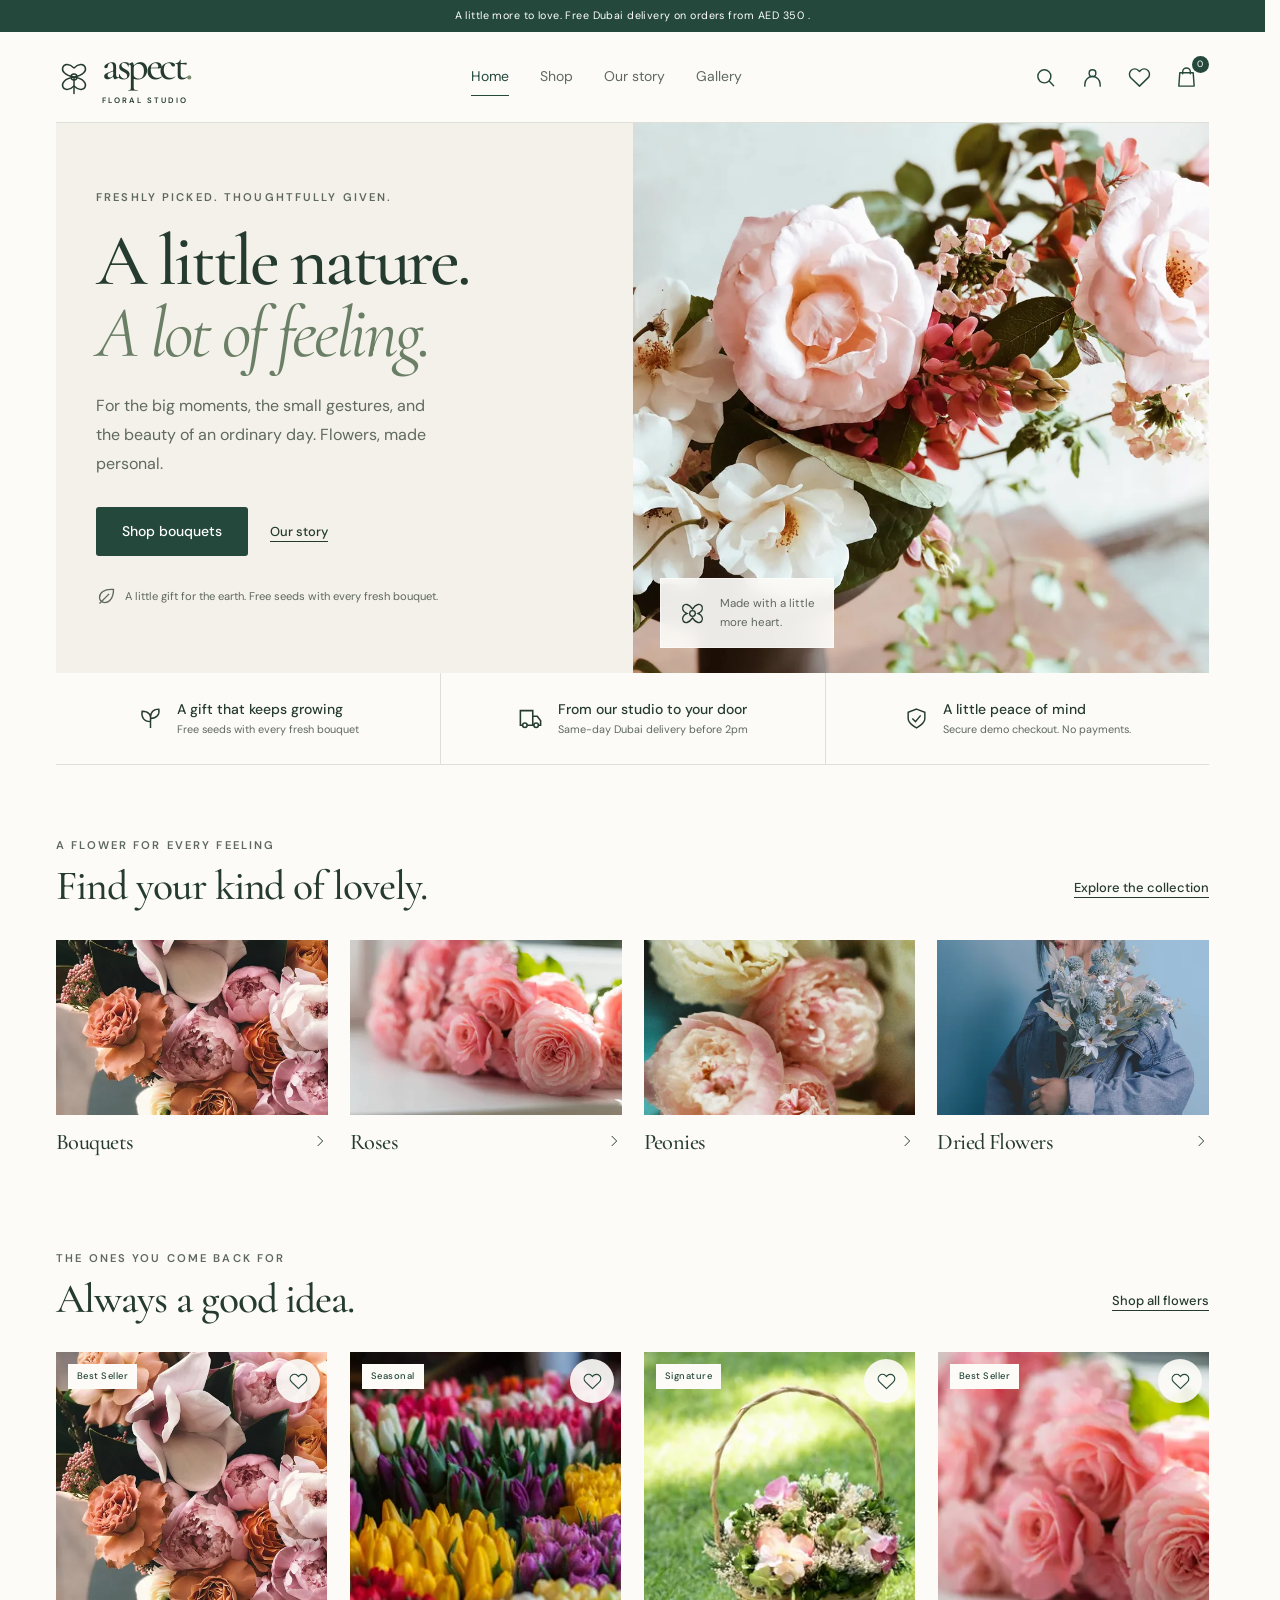
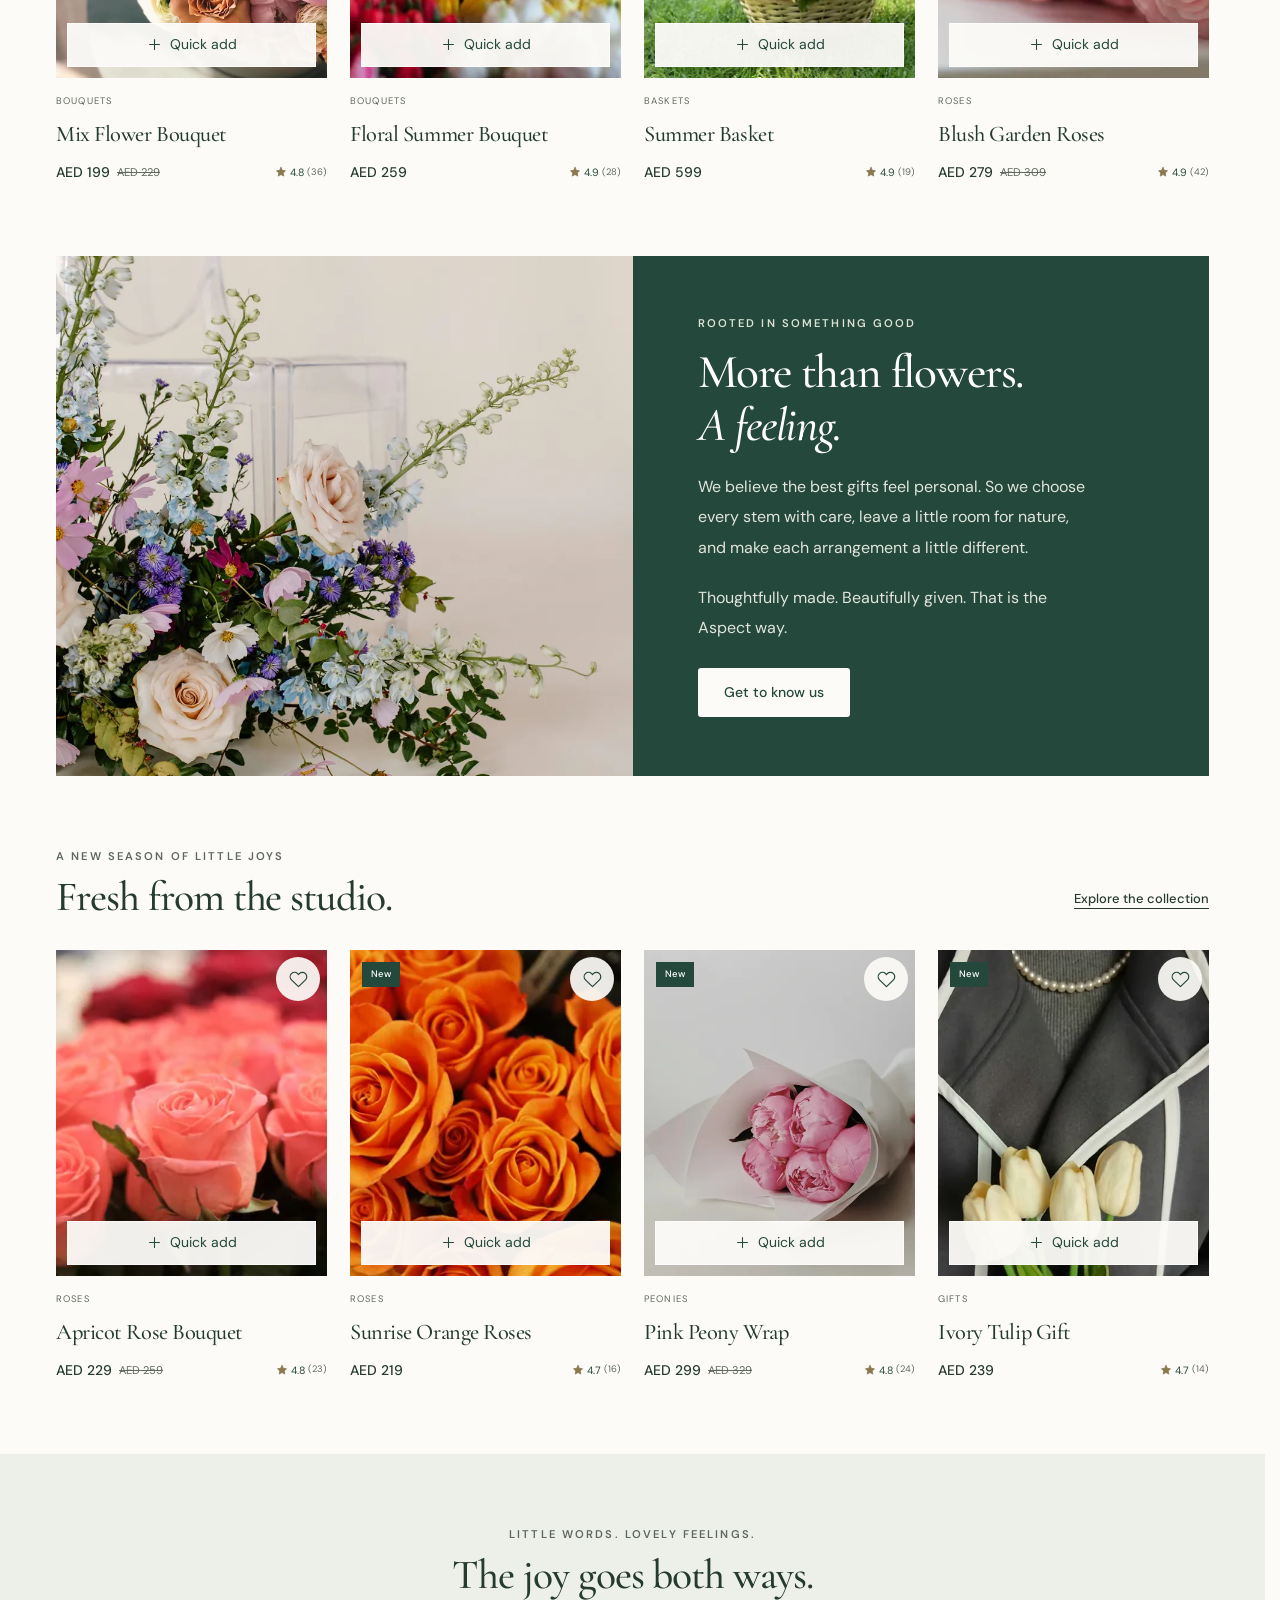
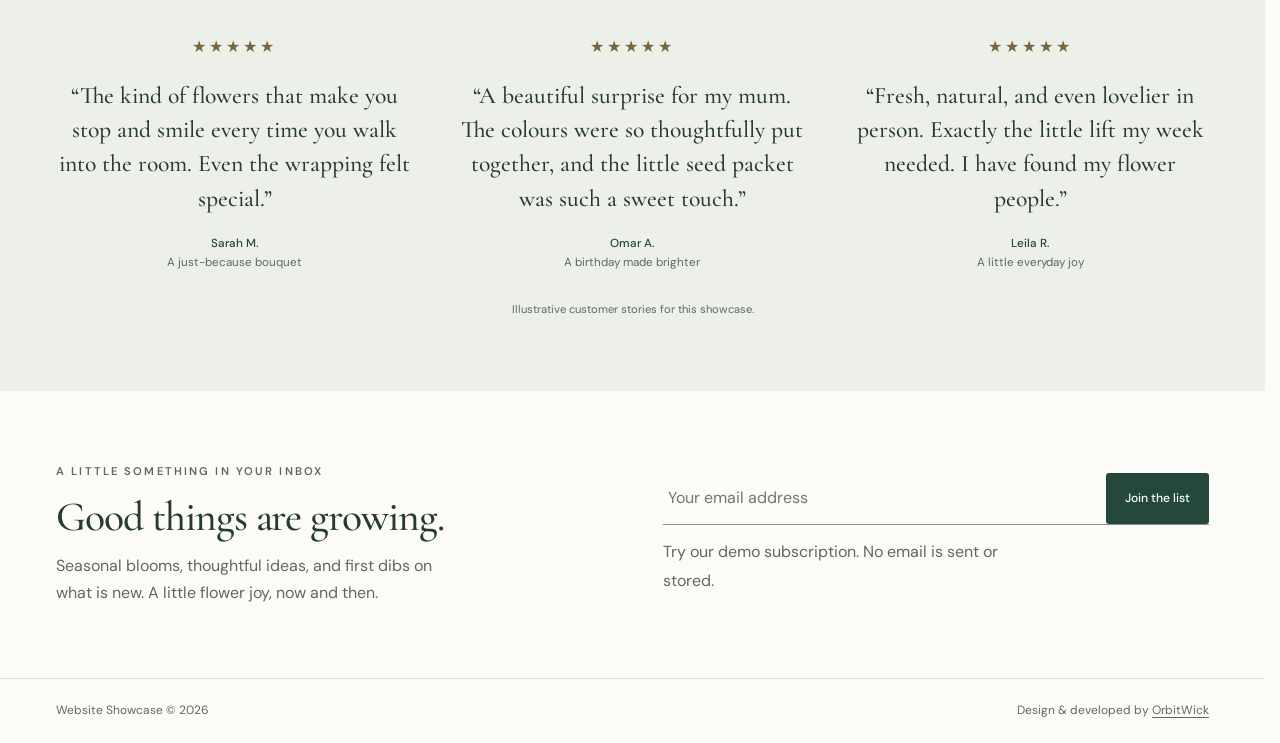
==== commit cde1c54e: "css" ====
--- a/index.html
+++ b/index.html
@@ -19,7 +19,7 @@
   <link rel="preload" href="assets/fonts/cormorant-garamond-latin-normal.woff2" as="font" type="font/woff2" crossorigin>
   <link rel="preload" href="assets/fonts/dm-sans-latin-normal.woff2" as="font" type="font/woff2" crossorigin>
   <link rel="preload" href="assets/fonts/cormorant-garamond-latin-italic.woff2" as="font" type="font/woff2" crossorigin>
-  <link rel="stylesheet" href="assets/css/styles.css">
+  <link rel="stylesheet" href="assets/css/styles.css?v=eb3b08f3a2e4">
   <script type="module" src="assets/js/app.js"></script>
   <script type="module" src="assets/js/pages.js"></script>
 </head>
--- a/assets/css/styles.css
+++ b/assets/css/styles.css
@@ -30,7 +30,7 @@
   --shadow: 0 8px 30px #25483c0a;
 }
 *, *::before, *::after { box-sizing: border-box; }
-html { scroll-behavior: smooth; scroll-padding-top: 140px; }
+html { scroll-behavior: smooth; scroll-padding-top: 140px; scrollbar-gutter: stable; }
 body { margin: 0; background: var(--paper); color: var(--ink); font: 400 1rem/1.65 var(--body); min-width: 0; min-height: 100dvh; display: flex; flex-direction: column; -webkit-font-smoothing: antialiased; }
 main { flex: 1; min-width: 0; }
 img { max-width: 100%; display: block; }
@@ -359,10 +359,11 @@
 .success-actions { display: flex; justify-content: center; align-items: center; flex-wrap: wrap; gap: 20px; margin-top: 28px; }
 
 /* Native dialogs supply focus trapping, Escape, and an inert background. */
-body:has(dialog[open]) { overflow: hidden; }
+/* Lock the page scroller without changing the body's sticky-header scroll container. */
+html:has(dialog[open]) { overflow: hidden; scroll-behavior: auto; }
 dialog { color: var(--ink); background: var(--paper); border: 1px solid var(--border); border-radius: var(--radius); padding: 30px; margin: auto; max-width: calc(100vw - 32px); max-height: calc(100dvh - 40px); overflow: auto; box-shadow: 0 20px 100px #182b2b30; }
 dialog::backdrop { background: #1d302b75; backdrop-filter: blur(3px); }
-.drawer { position: fixed; inset: 0 0 0 auto; width: 520px; max-width: 100vw; height: 100dvh; max-height: 100dvh; margin: 0; border-radius: 0; padding: 30px; border: 0; border-left: 1px solid var(--border); }
+.drawer { position: fixed; inset: 0 0 0 auto; width: 520px; max-width: 100vw; height: 100dvh; max-height: 100dvh; margin: 0; border-radius: 0; padding: 30px; border: 0; border-left: 1px solid var(--border); scrollbar-gutter: stable; }
 .wide-dialog { width: 1050px; }
 .small-dialog { width: 480px; padding: 32px; }
 .dialog-heading { display: flex; justify-content: space-between; align-items: center; gap: 15px; padding-bottom: 22px; border-bottom: 1px solid var(--border); margin-bottom: 25px; }
